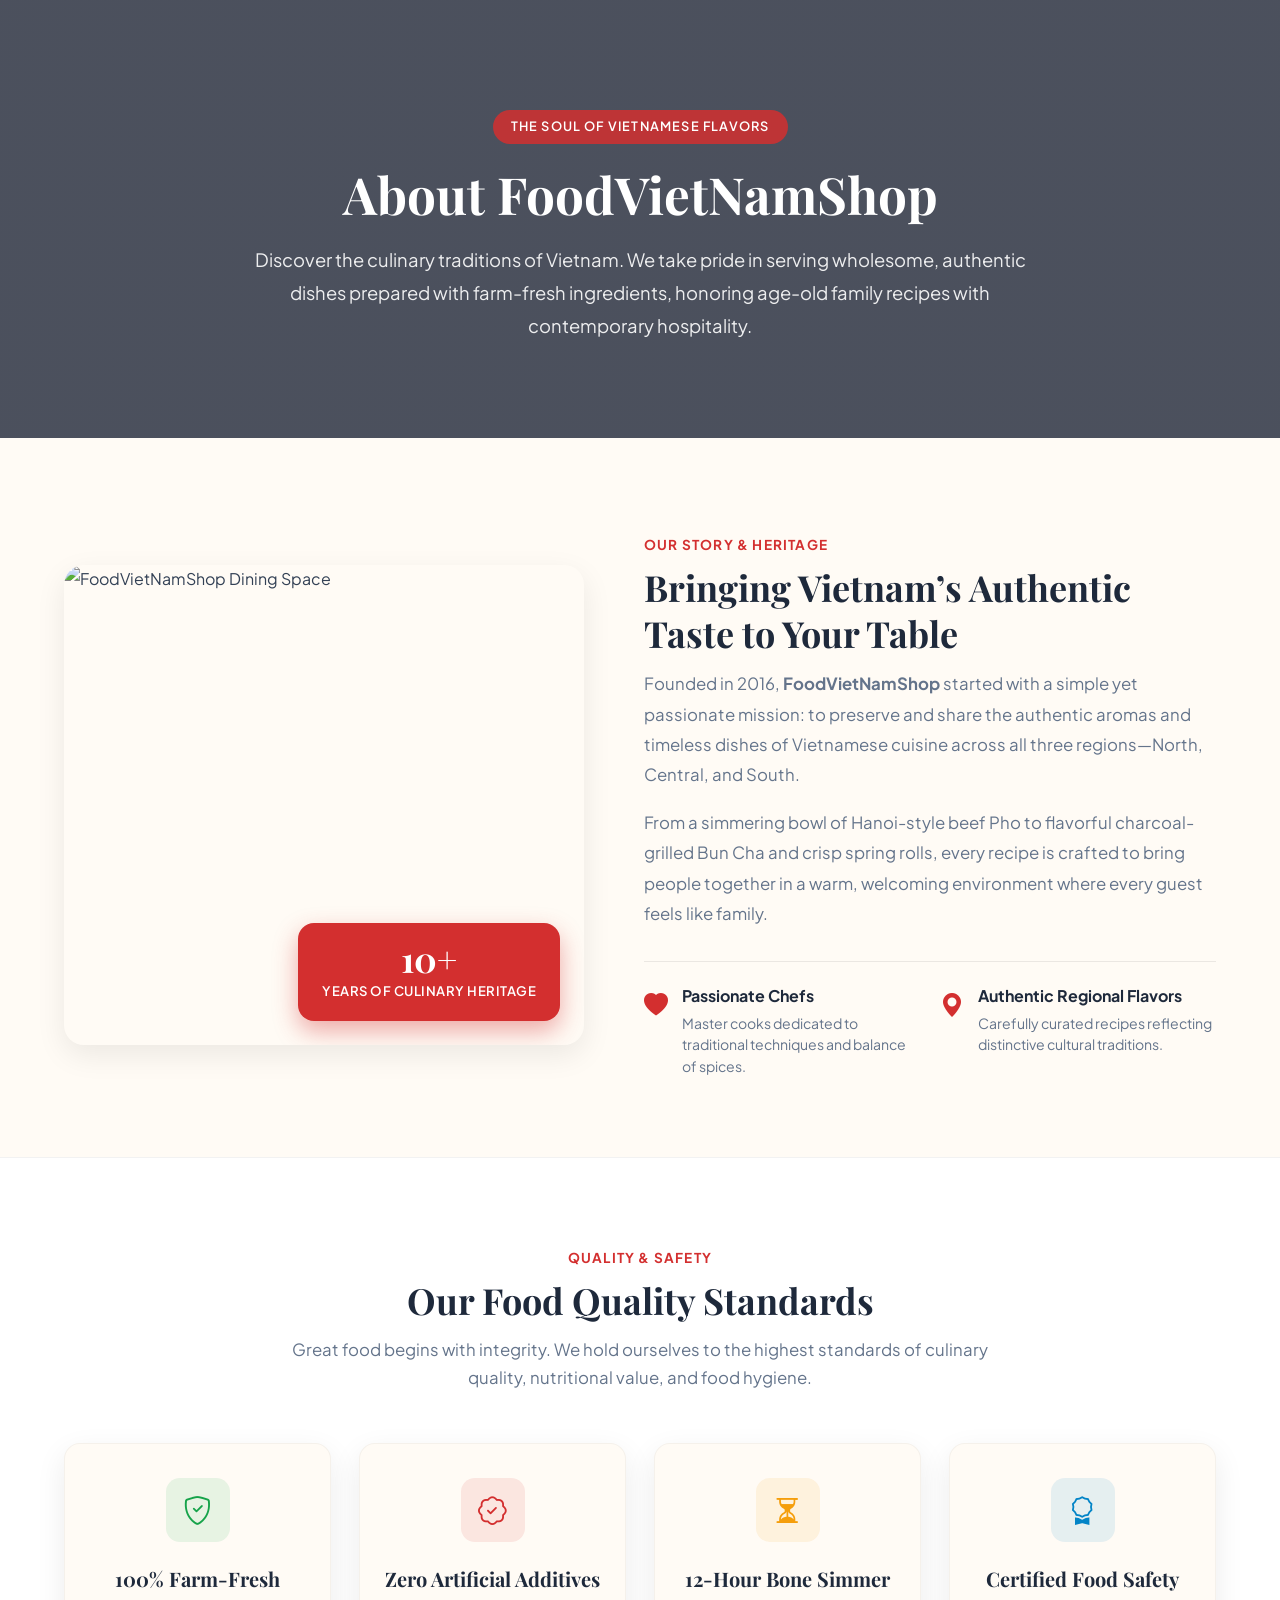
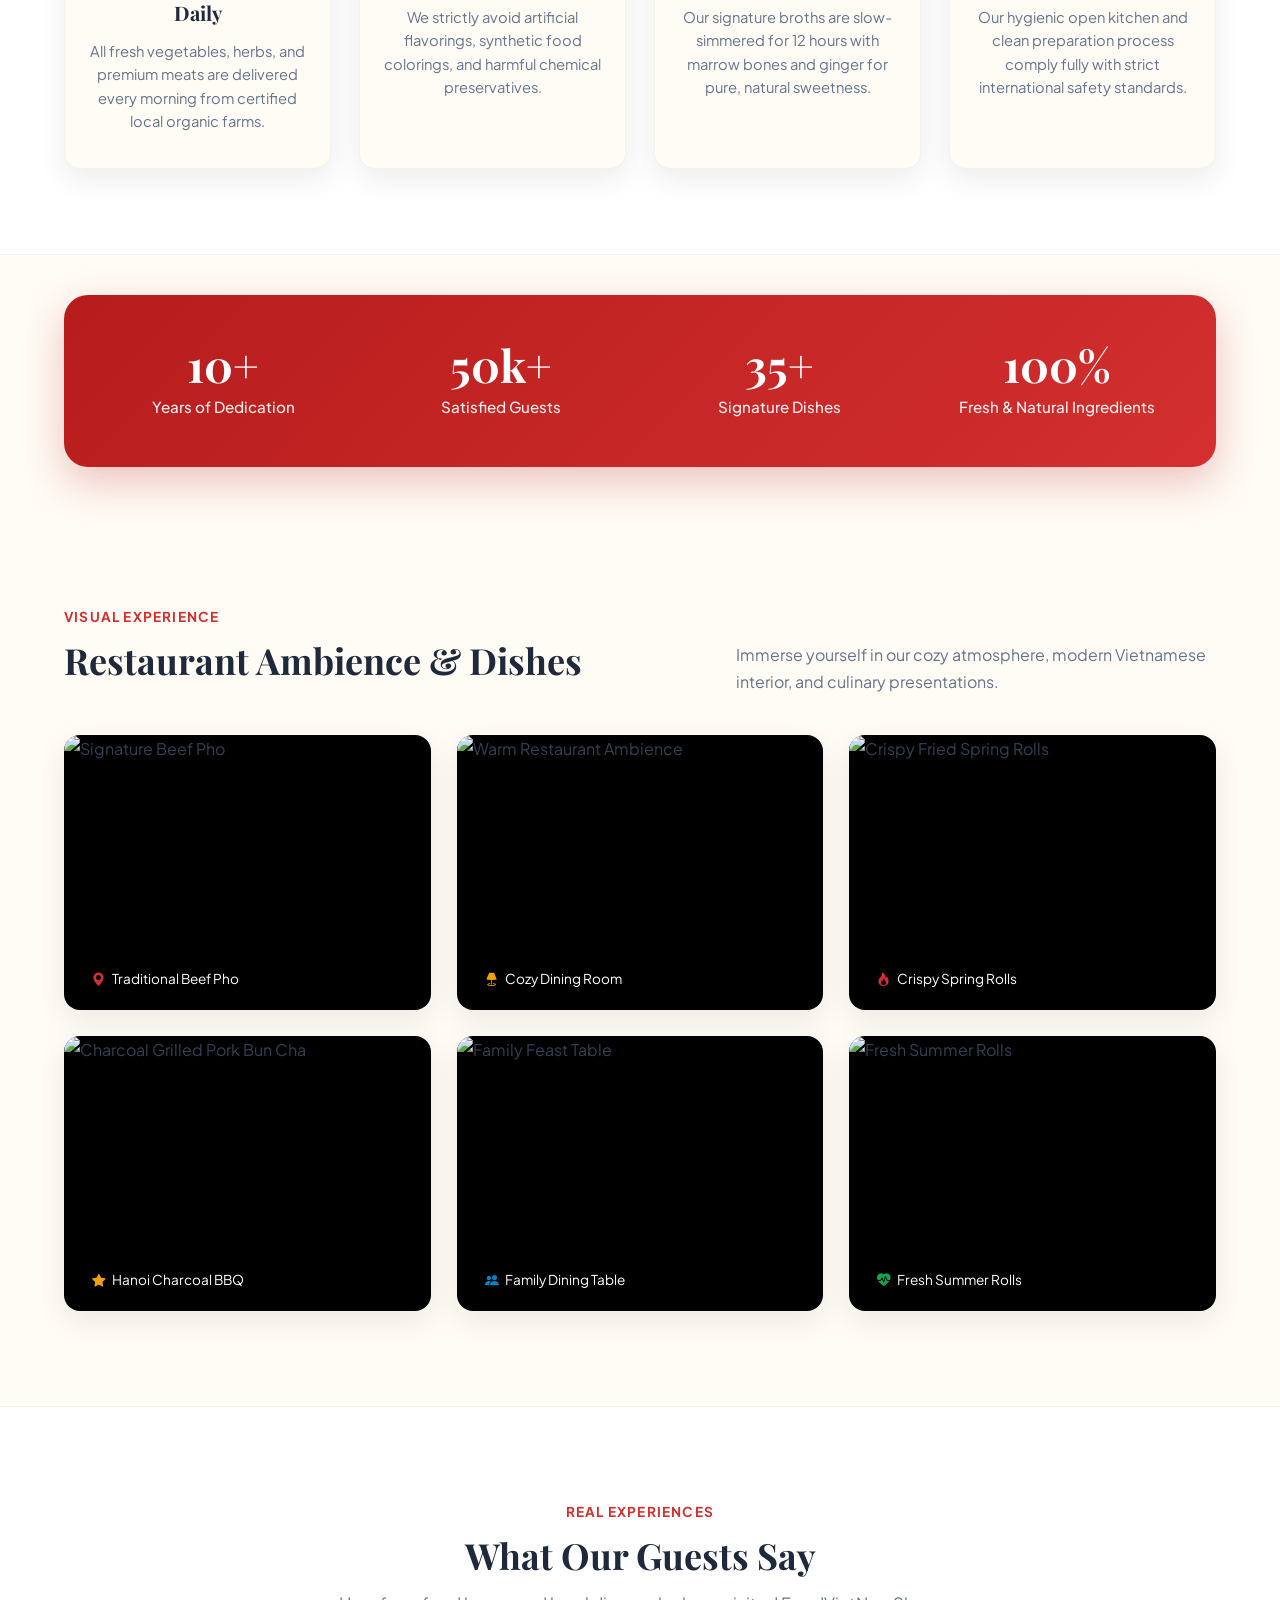
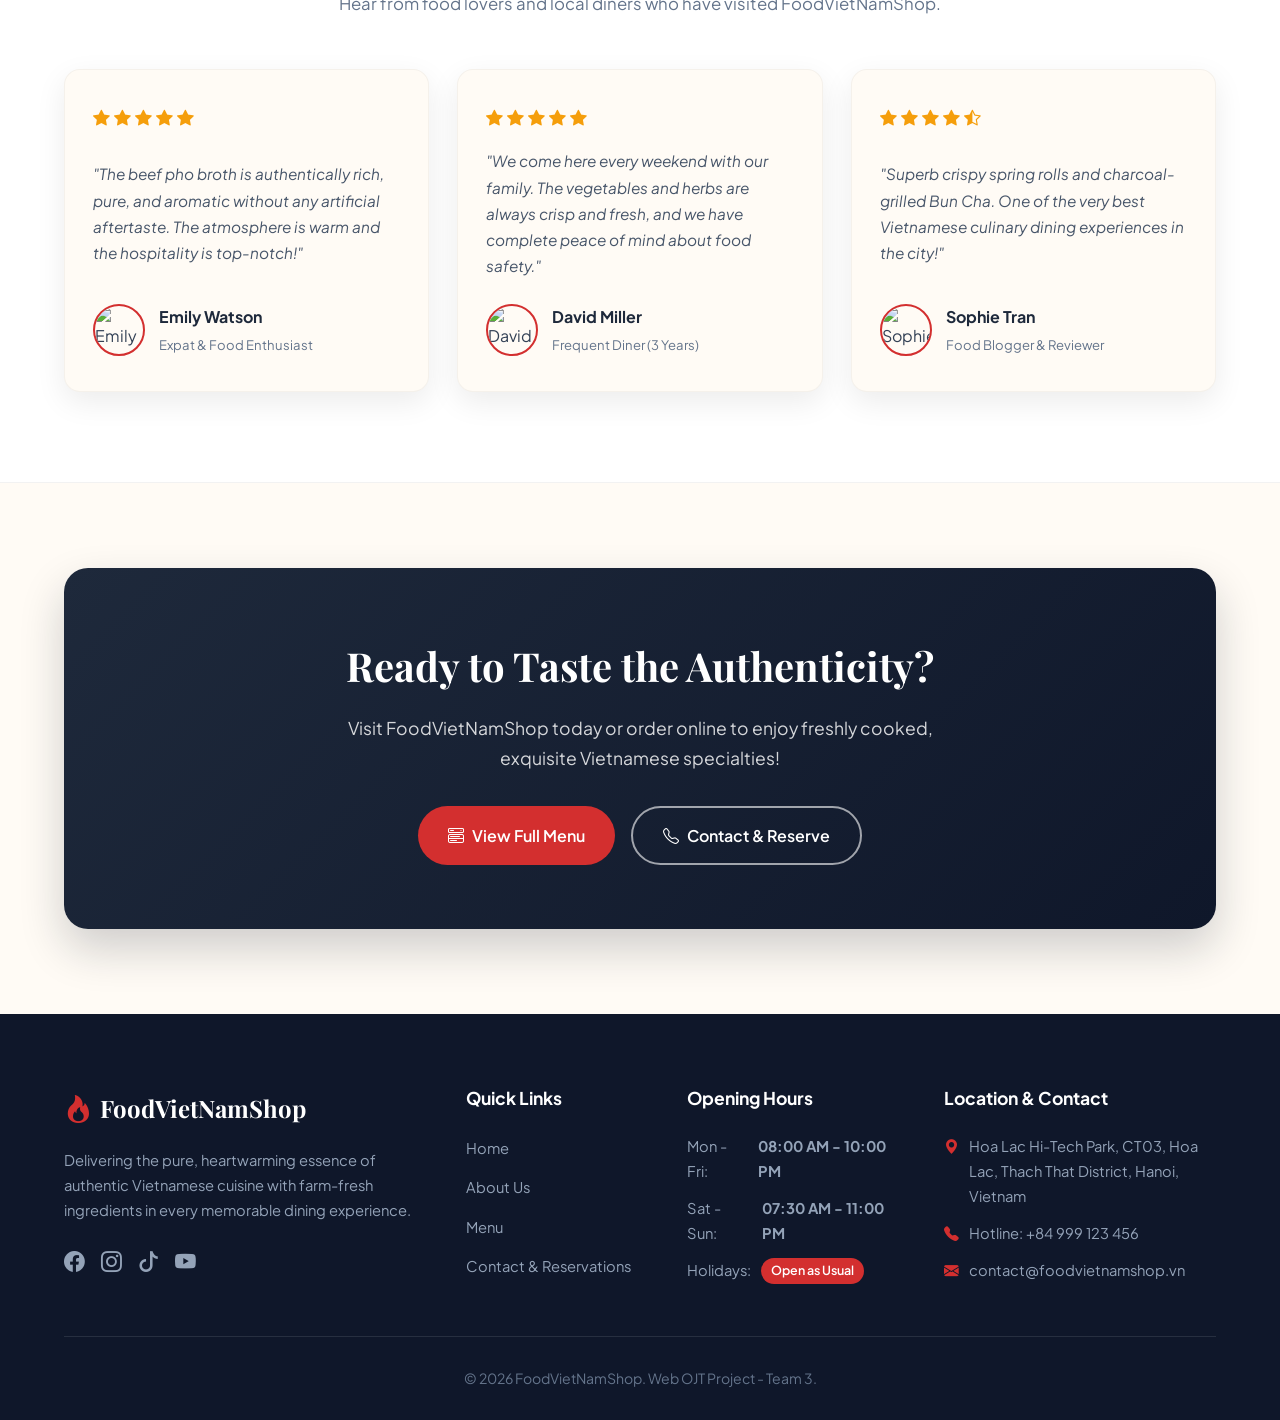
==== about.html @ 6ba8ea97 "Almost complete About" ====
<!DOCTYPE html>
<html lang="en">

<head>
    <meta charset="UTF-8">
    <meta name="viewport" content="width=device-width, initial-scale=1.0">
    <title>About Us - FoodVietNamShop | Authentic Vietnamese Cuisine</title>

    <!-- Google Fonts -->
    <link rel="preconnect" href="https://fonts.googleapis.com">
    <link rel="preconnect" href="https://fonts.gstatic.com" crossorigin>
    <link
        href="https://fonts.googleapis.com/css2?family=Playfair+Display:ital,wght@0,600;0,700;1,600&family=Plus+Jakarta+Sans:wght@400;500;600;700&display=swap"
        rel="stylesheet">

    <!-- Bootstrap Icons -->
    <link rel="stylesheet" href="https://cdn.jsdelivr.net/npm/bootstrap-icons@1.11.3/font/bootstrap-icons.min.css">

    <!-- External CSS -->
    <link rel="stylesheet" href="about.css">
</head>

<body>
    <!-- =========================================================================
         1. HEADER & NAVIGATION
         ========================================================================= -->
    <!-- <header class="site-header">
        <nav class="navbar">
            <div class="nav-container">
                <a href="index.html" class="brand-logo">
                    <i class="bi bi-fire brand-icon"></i>
                    <span>FoodVietNamShop</span>
                </a>

                <ul class="nav-menu">
                    <li class="nav-item">
                        <a href="index.html" class="nav-link">Home</a>
                    </li>
                    <li class="nav-item">
                        <a href="about.html" class="nav-link active">About Us</a>
                    </li>
                    <li class="nav-item">
                        <a href="menu.html" class="nav-link">Menu</a>
                    </li>
                    <li class="nav-item">
                        <a href="menu.html" class="nav-btn">Order Online</a>
                    </li>
                </ul>
            </div>
        </nav>
    </header> -->

    <main>
        <!-- =====================================================================
             2. HERO BANNER
             ===================================================================== -->
        <section class="hero-section">
            <div class="hero-content">
                <span class="hero-tag">The Soul of Vietnamese Flavors</span>
                <h1 class="hero-title">About FoodVietNamShop</h1>
                <p class="hero-desc">
                    Discover the culinary traditions of Vietnam. We take pride in serving wholesome, authentic dishes
                    prepared with farm-fresh ingredients, honoring age-old family recipes with contemporary hospitality.
                </p>
            </div>
        </section>

        <!-- =====================================================================
             3. SECTION 1: ABOUT OUR RESTAURANT (OUR STORY & PHILOSOPHY)
             ===================================================================== -->
        <section class="about-story-section">
            <div class="section-container">
                <div class="story-grid">
                    <div class="story-image-box">
                        <img src="https://images.unsplash.com/photo-1555396273-367ea4eb4db5?auto=format&fit=crop&w=900&q=80"
                            alt="FoodVietNamShop Dining Space" class="story-img">
                        <div class="experience-badge">
                            <span class="exp-years">10+</span>
                            <span class="exp-text">Years of Culinary Heritage</span>
                        </div>
                    </div>

                    <div class="story-content">
                        <span class="section-tag">Our Story & Heritage</span>
                        <h2 class="section-title">Bringing Vietnam’s Authentic Taste to Your Table</h2>
                        <p class="story-text">
                            Founded in 2016, <strong>FoodVietNamShop</strong> started with a simple yet passionate
                            mission: to preserve and share the authentic aromas and timeless dishes of Vietnamese
                            cuisine across all three regions—North, Central, and South.
                        </p>
                        <p class="story-text">
                            From a simmering bowl of Hanoi-style beef Pho to flavorful charcoal-grilled Bun Cha and
                            crisp spring rolls, every recipe is crafted to bring people together in a warm, welcoming
                            environment where every guest feels like family.
                        </p>

                        <div class="story-features">
                            <div class="story-feature-item">
                                <i class="bi bi-heart-fill text-red"></i>
                                <div>
                                    <h4 class="feature-item-title">Passionate Chefs</h4>
                                    <p class="feature-item-desc">Master cooks dedicated to traditional techniques and
                                        balance of spices.</p>
                                </div>
                            </div>
                            <div class="story-feature-item">
                                <i class="bi bi-geo-alt-fill text-red"></i>
                                <div>
                                    <h4 class="feature-item-title">Authentic Regional Flavors</h4>
                                    <p class="feature-item-desc">Carefully curated recipes reflecting distinctive
                                        cultural traditions.</p>
                                </div>
                            </div>
                        </div>
                    </div>
                </div>
            </div>
        </section>

        <!-- =====================================================================
             4. SECTION 2: FOOD QUALITY & HYGIENE COMMITMENTS
             ===================================================================== -->
        <section class="quality-section">
            <div class="section-container">
                <div class="section-header">
                    <span class="section-tag">Quality & Safety</span>
                    <h2 class="section-title">Our Food Quality Standards</h2>
                    <p class="section-subtitle">
                        Great food begins with integrity. We hold ourselves to the highest standards of culinary
                        quality, nutritional value, and food hygiene.
                    </p>
                </div>

                <div class="quality-grid">
                    <!-- Standard 1 -->
                    <article class="quality-card">
                        <div class="icon-wrapper green-icon">
                            <i class="bi bi-shield-check"></i>
                        </div>
                        <h3 class="card-title">100% Farm-Fresh Daily</h3>
                        <p class="card-desc">
                            All fresh vegetables, herbs, and premium meats are delivered every morning from certified
                            local organic farms.
                        </p>
                    </article>

                    <!-- Standard 2 -->
                    <article class="quality-card">
                        <div class="icon-wrapper red-icon">
                            <i class="bi bi-patch-check"></i>
                        </div>
                        <h3 class="card-title">Zero Artificial Additives</h3>
                        <p class="card-desc">
                            We strictly avoid artificial flavorings, synthetic food colorings, and harmful chemical
                            preservatives.
                        </p>
                    </article>

                    <!-- Standard 3 -->
                    <article class="quality-card">
                        <div class="icon-wrapper yellow-icon">
                            <i class="bi bi-hourglass-split"></i>
                        </div>
                        <h3 class="card-title">12-Hour Bone Simmer</h3>
                        <p class="card-desc">
                            Our signature broths are slow-simmered for 12 hours with marrow bones and ginger for pure,
                            natural sweetness.
                        </p>
                    </article>

                    <!-- Standard 4 -->
                    <article class="quality-card">
                        <div class="icon-wrapper blue-icon">
                            <i class="bi bi-award"></i>
                        </div>
                        <h3 class="card-title">Certified Food Safety</h3>
                        <p class="card-desc">
                            Our hygienic open kitchen and clean preparation process comply fully with strict
                            international safety standards.
                        </p>
                    </article>
                </div>
            </div>
        </section>

        <!-- =====================================================================
             5. KEY METRICS & ACHIEVEMENTS (STATS)
             ===================================================================== -->
        <section class="stats-section">
            <div class="stats-container">
                <div class="stats-grid">
                    <div class="stat-card">
                        <span class="stat-number">10+</span>
                        <span class="stat-label">Years of Dedication</span>
                    </div>
                    <div class="stat-card">
                        <span class="stat-number">50k+</span>
                        <span class="stat-label">Satisfied Guests</span>
                    </div>
                    <div class="stat-card">
                        <span class="stat-number">35+</span>
                        <span class="stat-label">Signature Dishes</span>
                    </div>
                    <div class="stat-card">
                        <span class="stat-number">100%</span>
                        <span class="stat-label">Fresh & Natural Ingredients</span>
                    </div>
                </div>
            </div>
        </section>

        <!-- =====================================================================
             6. SECTION 3: RESTAURANT AMBIENCE & FOOD GALLERY (HÌNH ẢNH QUÁN)
             ===================================================================== -->
        <section class="gallery-section">
            <div class="section-container">
                <div class="gallery-top">
                    <div>
                        <span class="section-tag">Visual Experience</span>
                        <h2 class="section-title">Restaurant Ambience & Dishes</h2>
                    </div>
                    <p class="gallery-desc">
                        Immerse yourself in our cozy atmosphere, modern Vietnamese interior, and culinary presentations.
                    </p>
                </div>

                <div class="gallery-grid">
                    <!-- Photo 1: Signature Beef Pho -->
                    <figure class="gallery-card">
                        <img src="https://images.unsplash.com/photo-1582878826629-29b7ad1cdc43?auto=format&fit=crop&w=800&q=80"
                            alt="Signature Beef Pho">
                        <figcaption class="gallery-badge">
                            <i class="bi bi-geo-alt-fill text-red"></i> Traditional Beef Pho
                        </figcaption>
                    </figure>

                    <!-- Photo 2: Dining Room Ambience -->
                    <figure class="gallery-card">
                        <img src="https://images.unsplash.com/photo-1517248135467-4c7edcad34c4?auto=format&fit=crop&w=800&q=80"
                            alt="Warm Restaurant Ambience">
                        <figcaption class="gallery-badge">
                            <i class="bi bi-lamp-fill text-yellow"></i> Cozy Dining Room
                        </figcaption>
                    </figure>

                    <!-- Photo 3: Crispy Spring Rolls -->
                    <figure class="gallery-card">
                        <img src="https://images.unsplash.com/photo-1544025162-d76694265947?auto=format&fit=crop&w=800&q=80"
                            alt="Crispy Fried Spring Rolls">
                        <figcaption class="gallery-badge">
                            <i class="bi bi-fire text-red"></i> Crispy Spring Rolls
                        </figcaption>
                    </figure>

                    <figure class="gallery-card">
                        <img src="https://images.unsplash.com/photo-1504674900247-0877df9cc836?auto=format&fit=crop&w=800&q=80"
                            alt="Charcoal Grilled Pork Bun Cha">
                        <figcaption class="gallery-badge">
                            <i class="bi bi-star-fill text-yellow"></i> Hanoi Charcoal BBQ
                        </figcaption>
                    </figure>

                    <!-- Photo 5: Family Gathering Table -->
                    <figure class="gallery-card">
                        <img src="https://images.unsplash.com/photo-1555396273-367ea4eb4db5?auto=format&fit=crop&w=800&q=80"
                            alt="Family Feast Table">
                        <figcaption class="gallery-badge">
                            <i class="bi bi-people-fill text-blue"></i> Family Dining Table
                        </figcaption>
                    </figure>

                    <figure class="gallery-card">
                        <img src="https://images.unsplash.com/photo-1540420773420-3366772f4999?auto=format&fit=crop&w=800&q=80"
                            alt="Fresh Summer Rolls">
                        <figcaption class="gallery-badge">
                            <i class="bi bi-heart-pulse-fill text-green"></i> Fresh Summer Rolls
                        </figcaption>
                    </figure>
                </div>
            </div>
        </section>

        <!-- =====================================================================
           CUSTOMER TESTIMONIALS
             ===================================================================== -->
        <section class="testimonials-section">
            <div class="section-container">
                <div class="section-header">
                    <span class="section-tag">Real Experiences</span>
                    <h2 class="section-title">What Our Guests Say</h2>
                    <p class="section-subtitle">
                        Hear from food lovers and local diners who have visited FoodVietNamShop.
                    </p>
                </div>

                <div class="testimonials-grid">

                    <article class="testimonial-card">
                        <div class="stars">
                            <i class="bi bi-star-fill"></i>
                            <i class="bi bi-star-fill"></i>
                            <i class="bi bi-star-fill"></i>
                            <i class="bi bi-star-fill"></i>
                            <i class="bi bi-star-fill"></i>
                        </div>
                        <blockquote class="review-text">
                            "The beef pho broth is authentically rich, pure, and aromatic without any artificial
                            aftertaste. The atmosphere is warm and the hospitality is top-notch!"
                        </blockquote>
                        <div class="reviewer-info">
                            <img src="https://encrypted-tbn0.gstatic.com/images?q=tbn:ANd9GcR_hbliHWocVmLfUTDhKs0qF1QnQ9qwcDJdt0-NQIhb97_52gX62fQr9Ao&s=10"
                                alt="Emily Watson" class="reviewer-avatar">
                            <div>
                                <h4 class="reviewer-name">Emily Watson</h4>
                                <span class="reviewer-role">Expat & Food Enthusiast</span>
                            </div>
                        </div>
                    </article>


                    <article class="testimonial-card">
                        <div class="stars">
                            <i class="bi bi-star-fill"></i>
                            <i class="bi bi-star-fill"></i>
                            <i class="bi bi-star-fill"></i>
                            <i class="bi bi-star-fill"></i>
                            <i class="bi bi-star-fill"></i>
                        </div>
                        <blockquote class="review-text">
                            "We come here every weekend with our family. The vegetables and herbs are always crisp and
                            fresh, and we have complete peace of mind about food safety."
                        </blockquote>
                        <div class="reviewer-info">
                            <img src="https://marketplace.canva.com/G_yVg/MAG9luG_yVg/1/tl/canva-watercolor-illustration-of-cute-penguin-MAG9luG_yVg.png"
                                alt="David Miller" class="reviewer-avatar">
                            <div>
                                <h4 class="reviewer-name">David Miller</h4>
                                <span class="reviewer-role">Frequent Diner (3 Years)</span>
                            </div>
                        </div>
                    </article>


                    <article class="testimonial-card">
                        <div class="stars">
                            <i class="bi bi-star-fill"></i>
                            <i class="bi bi-star-fill"></i>
                            <i class="bi bi-star-fill"></i>
                            <i class="bi bi-star-fill"></i>
                            <i class="bi bi-star-half"></i>
                        </div>
                        <blockquote class="review-text">
                            "Superb crispy spring rolls and charcoal-grilled Bun Cha. One of the very best Vietnamese
                            culinary dining experiences in the city!"
                        </blockquote>
                        <div class="reviewer-info">
                            <img src="https://encrypted-tbn0.gstatic.com/images?q=tbn:ANd9GcSo9p1-d1qhX4m9DLlEHlU_qC0fCC3JD6JMSae85vJBFhRDfHD8vyQRxLWy&s=10"
                                alt="Sophie Tran" class="reviewer-avatar">
                            <div>
                                <h4 class="reviewer-name">Sophie Tran</h4>
                                <span class="reviewer-role">Food Blogger & Reviewer</span>
                            </div>
                        </div>
                    </article>
                </div>
            </div>
        </section>

        <!-- =====================================================================
            CALL TO ACTION (CTA)
             ===================================================================== -->
        <section class="cta-section">
            <div class="section-container">
                <div class="cta-box">
                    <h2 class="cta-title">Ready to Taste the Authenticity?</h2>
                    <p class="cta-desc">
                        Visit FoodVietNamShop today or order online to enjoy freshly cooked, exquisite Vietnamese
                        specialties!
                    </p>
                    <div class="cta-buttons">
                        <a href="menu.html" class="btn btn-primary">
                            <i class="bi bi-menu-button-wide"></i> View Full Menu
                        </a>
                        <a href="#footer-contact" class="btn btn-outline">
                            <i class="bi bi-telephone"></i> Contact & Reserve
                        </a>
                    </div>
                </div>
            </div>
        </section>
    </main>

    <!-- =========================================================================
     FOOTER
         ========================================================================= -->
    <footer id="footer-contact" class="site-footer">
        <div class="section-container">
            <div class="footer-grid">
                <div class="footer-col">
                    <div class="brand-logo footer-logo">
                        <i class="bi bi-fire brand-icon"></i>
                        <span>FoodVietNamShop</span>
                    </div>
                    <p class="footer-text">
                        Delivering the pure, heartwarming essence of authentic Vietnamese cuisine with farm-fresh
                        ingredients in every memorable dining experience.
                    </p>
                    <div class="social-links">
                        <a href="https://www.facebook.com/" aria-label="Facebook"><i class="bi bi-facebook"></i></a>
                        <a href="https://www.instagram.com/" aria-label="Instagram"><i class="bi bi-instagram"></i></a>
                        <a href="http://tiktok.com/" aria-label="TikTok"><i class="bi bi-tiktok"></i></a>
                        <a href="https://www.youtube.com/" aria-label="YouTube"><i class="bi bi-youtube"></i></a>
                    </div>
                </div>

                <div class="footer-col">
                    <h4 class="footer-heading">Quick Links</h4>
                    <ul class="footer-links">
                        <li><a href="index.html">Home</a></li>
                        <li><a href="about.html">About Us</a></li>
                        <li><a href="menu.html">Menu</a></li>
                        <li><a href="#footer-contact">Contact & Reservations</a></li>
                    </ul>
                </div>

                <div class="footer-col">
                    <h4 class="footer-heading">Opening Hours</h4>
                    <ul class="hours-list">
                        <li><span>Mon - Fri:</span> <strong>08:00 AM - 10:00 PM</strong></li>
                        <li><span>Sat - Sun:</span> <strong>07:30 AM - 11:00 PM</strong></li>
                        <li><span>Holidays:</span> <span class="badge-open">Open as Usual</span></li>
                    </ul>
                </div>

                <div class="footer-col">
                    <h4 class="footer-heading">Location & Contact</h4>
                    <ul class="contact-list">
                        <li>
                            <i class="bi bi-geo-alt-fill text-red"></i>
                            <span>Hoa Lac Hi-Tech Park, CT03, Hoa Lac, Thach That District, Hanoi, Vietnam</span>
                        </li>
                        <li>
                            <i class="bi bi-telephone-fill text-red"></i>
                            <span>Hotline: +84 999 123 456</span>
                        </li>
                        <li>
                            <i class="bi bi-envelope-fill text-red"></i>
                            <span>contact@foodvietnamshop.vn</span>
                        </li>
                    </ul>
                </div>
            </div>

            <div class="footer-bottom">
                <p>© 2026 FoodVietNamShop. Web OJT Project - Team 3.</p>
            </div>
        </div>
    </footer>
</body>

</html>
---- about.css ----
/* ==========================================================================
   ABOUT PAGE STYLESHEET - FoodVietNamShop (about.css)
   Pure Vanilla CSS - Modern, Responsive, Semantic
   ========================================================================== */

:root {
    --primary-color: #d32f2f;
    --primary-hover: #b71c1c;
    --accent-color: #ff9800;
    --dark-color: #1e293b;
    --dark-bg: #0f172a;
    --light-bg: #fffbf5;
    --card-bg: #ffffff;
    --text-main: #334155;
    --text-muted: #64748b;
    --card-shadow: 0 10px 30px rgba(0, 0, 0, 0.08);
    --transition: all 0.3s ease;
}

* {
    margin: 0;
    padding: 0;
    box-sizing: border-box;
}

body {
    font-family: 'Plus Jakarta Sans', sans-serif;
    background-color: var(--light-bg);
    color: var(--text-main);
    line-height: 1.7;
    -webkit-font-smoothing: antialiased;
}

a {
    text-decoration: none;
    color: inherit;
    transition: var(--transition);
}

ul {
    list-style: none;
}

img {
    max-width: 100%;
    display: block;
}

.section-container {
    max-width: 1200px;
    margin: 0 auto;
    padding: 0 24px;
}

.section-header {
    text-align: center;
    max-width: 720px;
    margin: 0 auto 50px auto;
}

.section-tag {
    display: inline-block;
    color: var(--primary-color);
    font-weight: 700;
    font-size: 0.85rem;
    text-transform: uppercase;
    letter-spacing: 1.2px;
    margin-bottom: 8px;
}

.section-title {
    font-family: 'Playfair Display', Georgia, serif;
    font-size: 2.25rem;
    font-weight: 700;
    color: var(--dark-color);
    line-height: 1.3;
    margin-bottom: 12px;
}

.section-subtitle {
    color: var(--text-muted);
    font-size: 1.05rem;
}

.text-red {
    color: #d32f2f;
}

.text-yellow {
    color: #f59e0b;
}

.text-blue {
    color: #0284c7;
}

.text-green {
    color: #16a34a;
}

.site-header {
    position: sticky;
    top: 0;
    z-index: 1000;
    background: rgba(255, 255, 255, 0.95);
    backdrop-filter: blur(10px);
    box-shadow: 0 2px 15px rgba(0, 0, 0, 0.05);
}

.nav-container {
    max-width: 1200px;
    margin: 0 auto;
    padding: 16px 24px;
    display: flex;
    align-items: center;
    justify-content: space-between;
}

.brand-logo {
    display: flex;
    align-items: center;
    gap: 8px;
    font-family: 'Playfair Display', Georgia, serif;
    font-size: 1.5rem;
    font-weight: 700;
    color: var(--primary-color);
}

.brand-icon {
    font-size: 1.75rem;
    color: var(--primary-color);
}

.nav-menu {
    display: flex;
    align-items: center;
    gap: 28px;
}

.nav-link {
    font-weight: 600;
    color: #475569;
    font-size: 0.95rem;
}

.nav-link:hover,
.nav-link.active {
    color: var(--primary-color);
}

.nav-btn {
    background-color: var(--primary-color);
    color: #ffffff !important;
    padding: 10px 22px;
    border-radius: 50px;
    font-weight: 600;
    font-size: 0.9rem;
    transition: var(--transition);
}

.nav-btn:hover {
    background-color: var(--primary-hover);
    transform: translateY(-2px);
    box-shadow: 0 4px 12px rgba(211, 47, 47, 0.3);
}

.hero-section {
    background: linear-gradient(rgba(15, 23, 42, 0.75), rgba(15, 23, 42, 0.75)),
        url('https://images.unsplash.com/photo-1503764654157-724e030b14c3?auto=format&fit=crop&w=1600&q=80') center/cover no-repeat;
    color: #ffffff;
    text-align: center;
    padding: 110px 24px 95px;
}

.hero-content {
    max-width: 820px;
    margin: 0 auto;
}

.hero-tag {
    display: inline-block;
    background: rgba(211, 47, 47, 0.85);
    color: #ffffff;
    padding: 6px 18px;
    border-radius: 50px;
    font-size: 0.8rem;
    font-weight: 600;
    text-transform: uppercase;
    letter-spacing: 1.2px;
    margin-bottom: 20px;
}

.hero-title {
    font-family: 'Playfair Display', Georgia, serif;
    font-size: 3.2rem;
    font-weight: 700;
    margin-bottom: 18px;
    line-height: 1.2;
}

.hero-desc {
    font-size: 1.15rem;
    color: rgba(255, 255, 255, 0.9);
    line-height: 1.8;
}

/* ==========================================================================
  ABOUT OUR RESTAURANT (OUR STORY & PHILOSOPHY)
   ========================================================================== */
.about-story-section {
    padding: 95px 0 80px;
}

.story-grid {
    display: grid;
    grid-template-columns: 1fr 1.1fr;
    gap: 60px;
    align-items: center;
}

.story-image-box {
    position: relative;
    border-radius: 20px;
    overflow: hidden;
    box-shadow: var(--card-shadow);
}

.story-img {
    width: 100%;
    height: 480px;
    object-fit: cover;
    border-radius: 20px;
}

.experience-badge {
    position: absolute;
    bottom: 24px;
    right: 24px;
    background: var(--primary-color);
    color: #ffffff;
    padding: 18px 24px;
    border-radius: 16px;
    box-shadow: 0 10px 25px rgba(211, 47, 47, 0.4);
    display: flex;
    flex-direction: column;
    text-align: center;
}

.exp-years {
    font-family: 'Playfair Display', Georgia, serif;
    font-size: 2.2rem;
    font-weight: 700;
    line-height: 1;
}

.exp-text {
    font-size: 0.82rem;
    font-weight: 600;
    text-transform: uppercase;
    letter-spacing: 0.5px;
    margin-top: 4px;
}

.story-content {
    display: flex;
    flex-direction: column;
}

.story-text {
    font-size: 1.05rem;
    color: var(--text-muted);
    margin-bottom: 18px;
    line-height: 1.8;
}

.story-features {
    display: grid;
    grid-template-columns: 1fr 1fr;
    gap: 20px;
    margin-top: 14px;
    padding-top: 20px;
    border-top: 1px solid rgba(0, 0, 0, 0.08);
}

.story-feature-item {
    display: flex;
    gap: 14px;
    align-items: flex-start;
}

.story-feature-item i {
    font-size: 1.5rem;
    margin-top: 2px;
}

.feature-item-title {
    font-size: 1rem;
    font-weight: 700;
    color: var(--dark-color);
    margin-bottom: 4px;
}

.feature-item-desc {
    font-size: 0.88rem;
    color: var(--text-muted);
    line-height: 1.5;
}

/* ==========================================================================
 FOOD QUALITY & HYGIENE COMMITMENTS
   ========================================================================== */
.quality-section {
    padding: 85px 0;
    background: #ffffff;
    border-top: 1px solid rgba(0, 0, 0, 0.05);
    border-bottom: 1px solid rgba(0, 0, 0, 0.05);
}

.quality-grid {
    display: grid;
    grid-template-columns: repeat(4, 1fr);
    gap: 28px;
}

.quality-card {
    background: var(--light-bg);
    border-radius: 16px;
    padding: 34px 24px;
    text-align: center;
    box-shadow: var(--card-shadow);
    border: 1px solid rgba(0, 0, 0, 0.04);
    transition: var(--transition);
}

.quality-card:hover {
    transform: translateY(-8px);
    box-shadow: 0 16px 36px rgba(0, 0, 0, 0.12);
}

.icon-wrapper {
    width: 64px;
    height: 64px;
    border-radius: 14px;
    display: inline-flex;
    align-items: center;
    justify-content: center;
    font-size: 1.8rem;
    margin-bottom: 20px;
}

.green-icon {
    background: rgba(22, 163, 74, 0.1);
    color: #16a34a;
}

.red-icon {
    background: rgba(211, 47, 47, 0.1);
    color: #d32f2f;
}

.yellow-icon {
    background: rgba(245, 158, 11, 0.1);
    color: #f59e0b;
}

.blue-icon {
    background: rgba(2, 132, 199, 0.1);
    color: #0284c7;
}

.card-title {
    font-family: 'Playfair Display', Georgia, serif;
    font-size: 1.25rem;
    font-weight: 700;
    color: var(--dark-color);
    margin-bottom: 10px;
}

.card-desc {
    font-size: 0.92rem;
    color: var(--text-muted);
    line-height: 1.6;
}

/* ==========================================================================
  KEY METRICS & ACHIEVEMENTS (STATS)
   ========================================================================== */
.stats-section {
    padding: 40px 0;
}

.stats-container {
    max-width: 1200px;
    margin: 0 auto;
    padding: 0 24px;
}

.stats-grid {
    background: linear-gradient(135deg, #b71c1c 0%, #d32f2f 100%);
    border-radius: 24px;
    padding: 48px 32px;
    display: grid;
    grid-template-columns: repeat(4, 1fr);
    gap: 24px;
    text-align: center;
    color: #ffffff;
    box-shadow: 0 15px 40px rgba(183, 28, 28, 0.25);
}

.stat-card {
    display: flex;
    flex-direction: column;
    gap: 6px;
}

.stat-number {
    font-family: 'Playfair Display', Georgia, serif;
    font-size: 2.8rem;
    font-weight: 700;
    line-height: 1;
}

.stat-label {
    font-size: 0.95rem;
    opacity: 0.92;
    font-weight: 500;
}

/* ==========================================================================
  RESTAURANT AMBIENCE & FOOD GALLERY (HÌNH ẢNH QUÁN)
   ========================================================================== */
.gallery-section {
    padding: 95px 0;
}

.gallery-top {
    display: flex;
    justify-content: space-between;
    align-items: flex-end;
    margin-bottom: 40px;
}

.gallery-desc {
    color: var(--text-muted);
    max-width: 480px;
    font-size: 1rem;
}

.gallery-grid {
    display: grid;
    grid-template-columns: repeat(3, 1fr);
    gap: 26px;
}

.gallery-card {
    position: relative;
    border-radius: 16px;
    overflow: hidden;
    box-shadow: var(--card-shadow);
    background: #000;
}

.gallery-card img {
    width: 100%;
    height: 275px;
    object-fit: cover;
    transition: transform 0.5s ease;
}

.gallery-card:hover img {
    transform: scale(1.08);
}

.gallery-badge {
    position: absolute;
    bottom: 14px;
    left: 14px;
    background: rgba(0, 0, 0, 0.72);
    color: #ffffff;
    padding: 6px 14px;
    border-radius: 30px;
    font-size: 0.85rem;
    backdrop-filter: blur(6px);
    display: flex;
    align-items: center;
    gap: 6px;
}

/* ==========================================================================
   CUSTOMER TESTIMONIALS
   ========================================================================== */
.testimonials-section {
    background: #ffffff;
    border-top: 1px solid rgba(0, 0, 0, 0.05);
    border-bottom: 1px solid rgba(0, 0, 0, 0.05);
    padding: 90px 0;
}

.testimonials-grid {
    display: grid;
    grid-template-columns: repeat(3, 1fr);
    gap: 28px;
}

.testimonial-card {
    background: var(--light-bg);
    border-radius: 16px;
    padding: 34px 28px;
    border: 1px solid rgba(0, 0, 0, 0.04);
    box-shadow: var(--card-shadow);
    display: flex;
    flex-direction: column;
    justify-content: space-between;
}

.stars {
    color: #f59e0b;
    margin-bottom: 16px;
    font-size: 1.05rem;
    display: flex;
    gap: 4px;
}

.review-text {
    font-style: italic;
    color: #475569;
    font-size: 0.96rem;
    line-height: 1.7;
    margin-bottom: 24px;
}

.reviewer-info {
    display: flex;
    align-items: center;
    gap: 14px;
}

.reviewer-avatar {
    width: 52px;
    height: 52px;
    border-radius: 50%;
    object-fit: cover;
    border: 2px solid var(--primary-color);
}

.reviewer-name {
    font-size: 1rem;
    font-weight: 700;
    color: var(--dark-color);
}

.reviewer-role {
    font-size: 0.82rem;
    color: var(--text-muted);
}

/* ==========================================================================
CALL TO ACTION (CTA)
   ========================================================================== */
.cta-section {
    padding: 85px 0;
}

.cta-box {
    background: linear-gradient(135deg, #1e293b 0%, #0f172a 100%);
    border-radius: 24px;
    padding: 64px 32px;
    text-align: center;
    color: #ffffff;
    box-shadow: 0 20px 45px rgba(15, 23, 42, 0.2);
}

.cta-title {
    font-family: 'Playfair Display', Georgia, serif;
    font-size: 2.5rem;
    font-weight: 700;
    margin-bottom: 14px;
}

.cta-desc {
    font-size: 1.1rem;
    color: rgba(255, 255, 255, 0.82);
    max-width: 650px;
    margin: 0 auto 32px auto;
}

.cta-buttons {
    display: flex;
    justify-content: center;
    gap: 16px;
    flex-wrap: wrap;
}

.btn {
    display: inline-flex;
    align-items: center;
    gap: 8px;
    padding: 14px 30px;
    border-radius: 50px;
    font-weight: 600;
    font-size: 1rem;
    transition: var(--transition);
}

.btn-primary {
    background-color: var(--primary-color);
    color: #ffffff;
}

.btn-primary:hover {
    background-color: var(--primary-hover);
    transform: translateY(-2px);
    box-shadow: 0 6px 18px rgba(211, 47, 47, 0.35);
}

.btn-outline {
    background: transparent;
    color: #ffffff;
    border: 2px solid rgba(255, 255, 255, 0.6);
}

.btn-outline:hover {
    background: #ffffff;
    color: var(--dark-color);
    border-color: #ffffff;
    transform: translateY(-2px);
}

/* ==========================================================================
 FOOTER
   ========================================================================== */
.site-footer {
    background-color: var(--dark-bg);
    color: #cbd5e1;
    padding: 70px 0 30px;
}

.footer-grid {
    display: grid;
    grid-template-columns: 2fr 1fr 1.2fr 1.5fr;
    gap: 40px;
    padding-bottom: 40px;
    border-bottom: 1px solid rgba(255, 255, 255, 0.1);
}

.footer-logo {
    color: #ffffff;
    margin-bottom: 16px;
}

.footer-text {
    font-size: 0.92rem;
    color: #94a3b8;
    line-height: 1.7;
    margin-bottom: 20px;
}

.social-links {
    display: flex;
    gap: 16px;
    font-size: 1.3rem;
}

.social-links a {
    color: #94a3b8;
}

.social-links a:hover {
    color: var(--primary-color);
    transform: translateY(-3px);
}

.footer-heading {
    font-size: 1.1rem;
    font-weight: 700;
    color: #ffffff;
    margin-bottom: 20px;
}

.footer-links li {
    margin-bottom: 12px;
}

.footer-links a {
    font-size: 0.92rem;
    color: #94a3b8;
}

.footer-links a:hover {
    color: #ffffff;
    padding-left: 4px;
}

.hours-list li,
.contact-list li {
    font-size: 0.92rem;
    color: #94a3b8;
    margin-bottom: 12px;
    display: flex;
    align-items: flex-start;
    gap: 10px;
}

.badge-open {
    background: var(--primary-color);
    color: #ffffff;
    padding: 2px 10px;
    border-radius: 20px;
    font-size: 0.78rem;
    font-weight: 600;
}

.footer-bottom {
    text-align: center;
    padding-top: 30px;
    font-size: 0.88rem;
    color: #64748b;
}

/* ==========================================================================
  RESPONSIVE DESIGN (MEDIA QUERIES)
   ========================================================================== */

@media (max-width: 992px) {
    .story-grid {
        grid-template-columns: 1fr;
        gap: 40px;
    }

    .story-img {
        height: 380px;
    }

    .quality-grid {
        grid-template-columns: repeat(2, 1fr);
    }

    .gallery-grid {
        grid-template-columns: repeat(2, 1fr);
    }

    .testimonials-grid {
        grid-template-columns: 1fr;
    }

    .stats-grid {
        grid-template-columns: repeat(2, 1fr);
    }

    .footer-grid {
        grid-template-columns: repeat(2, 1fr);
        gap: 32px;
    }

    .gallery-top {
        flex-direction: column;
        align-items: flex-start;
        gap: 12px;
    }
}


@media (max-width: 600px) {
    .nav-container {
        flex-direction: column;
        gap: 16px;
    }

    .nav-menu {
        flex-wrap: wrap;
        justify-content: center;
        gap: 16px;
    }

    .hero-title {
        font-size: 2.2rem;
    }

    .section-title {
        font-size: 1.8rem;
    }

    .story-features {
        grid-template-columns: 1fr;
    }

    .quality-grid {
        grid-template-columns: 1fr;
    }

    .stats-grid {
        grid-template-columns: 1fr;
        padding: 32px 20px;
    }

    .gallery-grid {
        grid-template-columns: 1fr;
    }

    .footer-grid {
        grid-template-columns: 1fr;
    }

    .cta-buttons {
        flex-direction: column;
    }

    .btn {
        width: 100%;
        justify-content: center;
    }
}
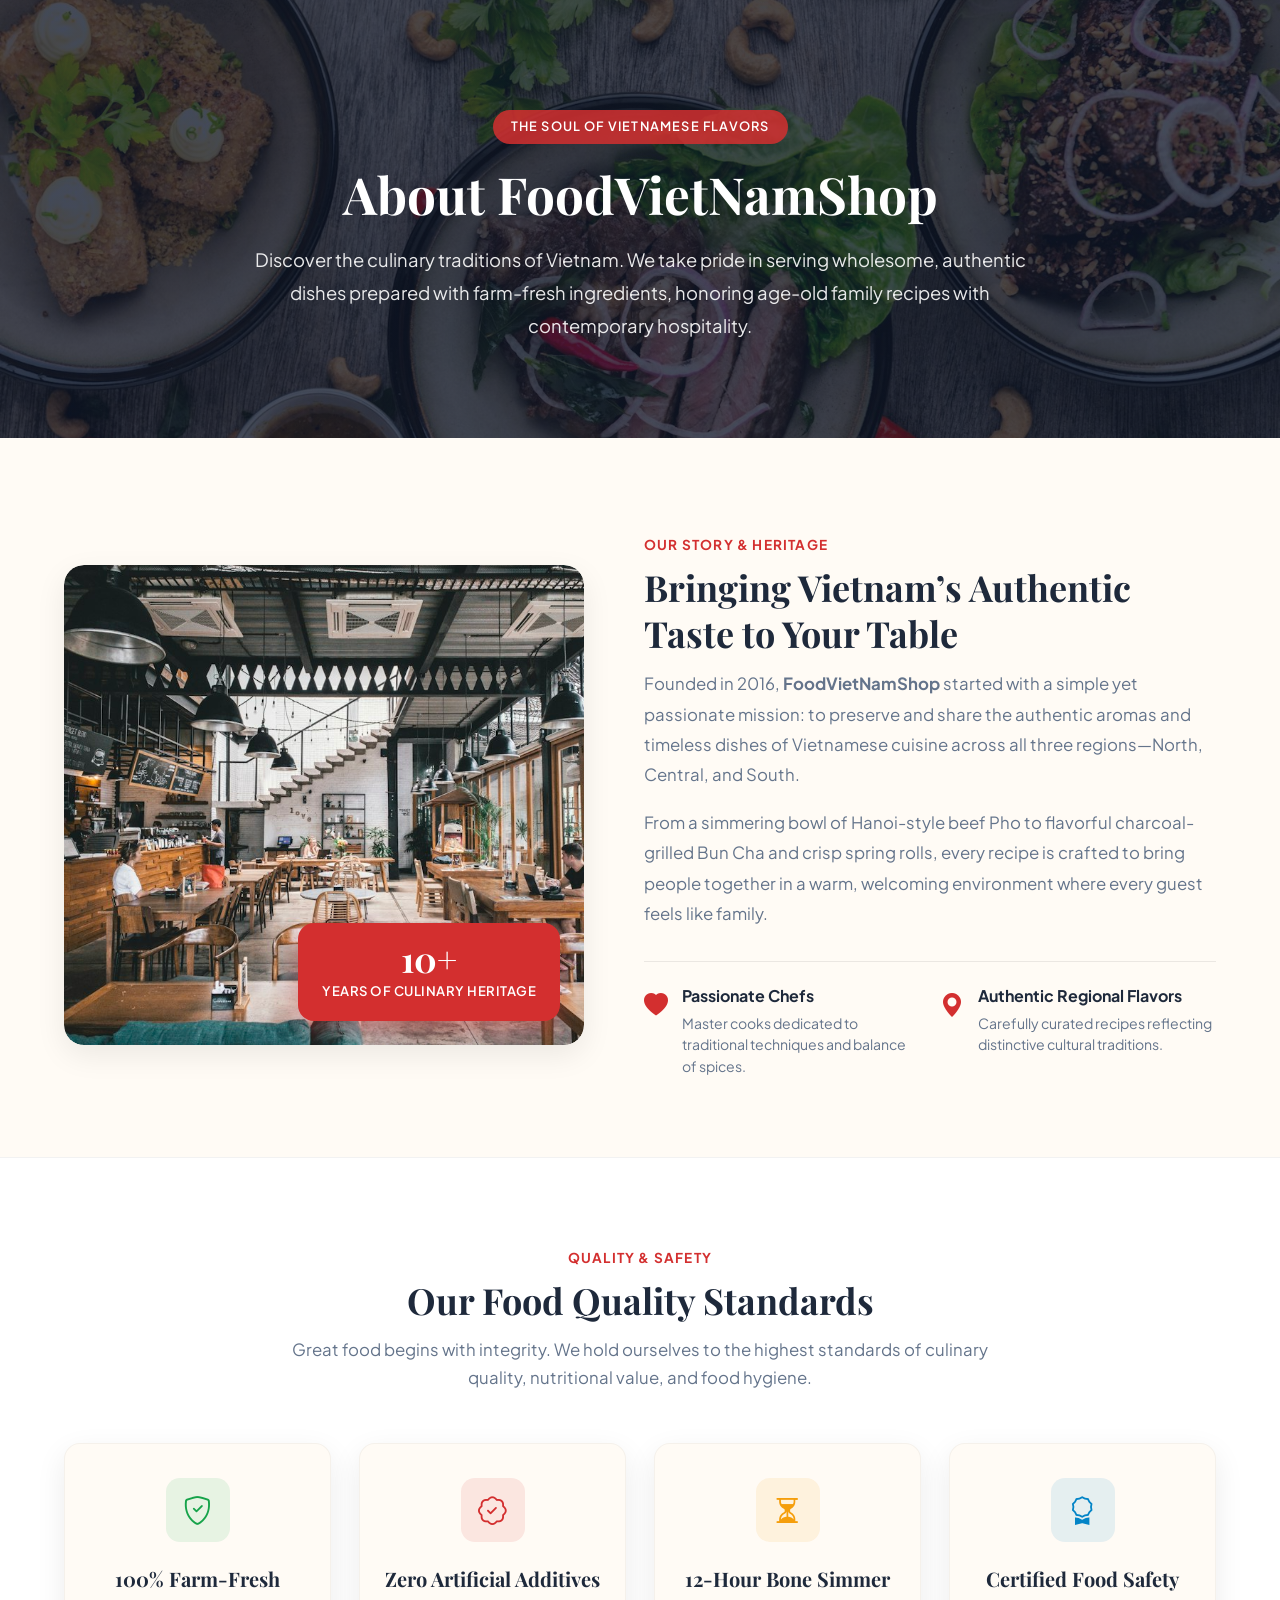
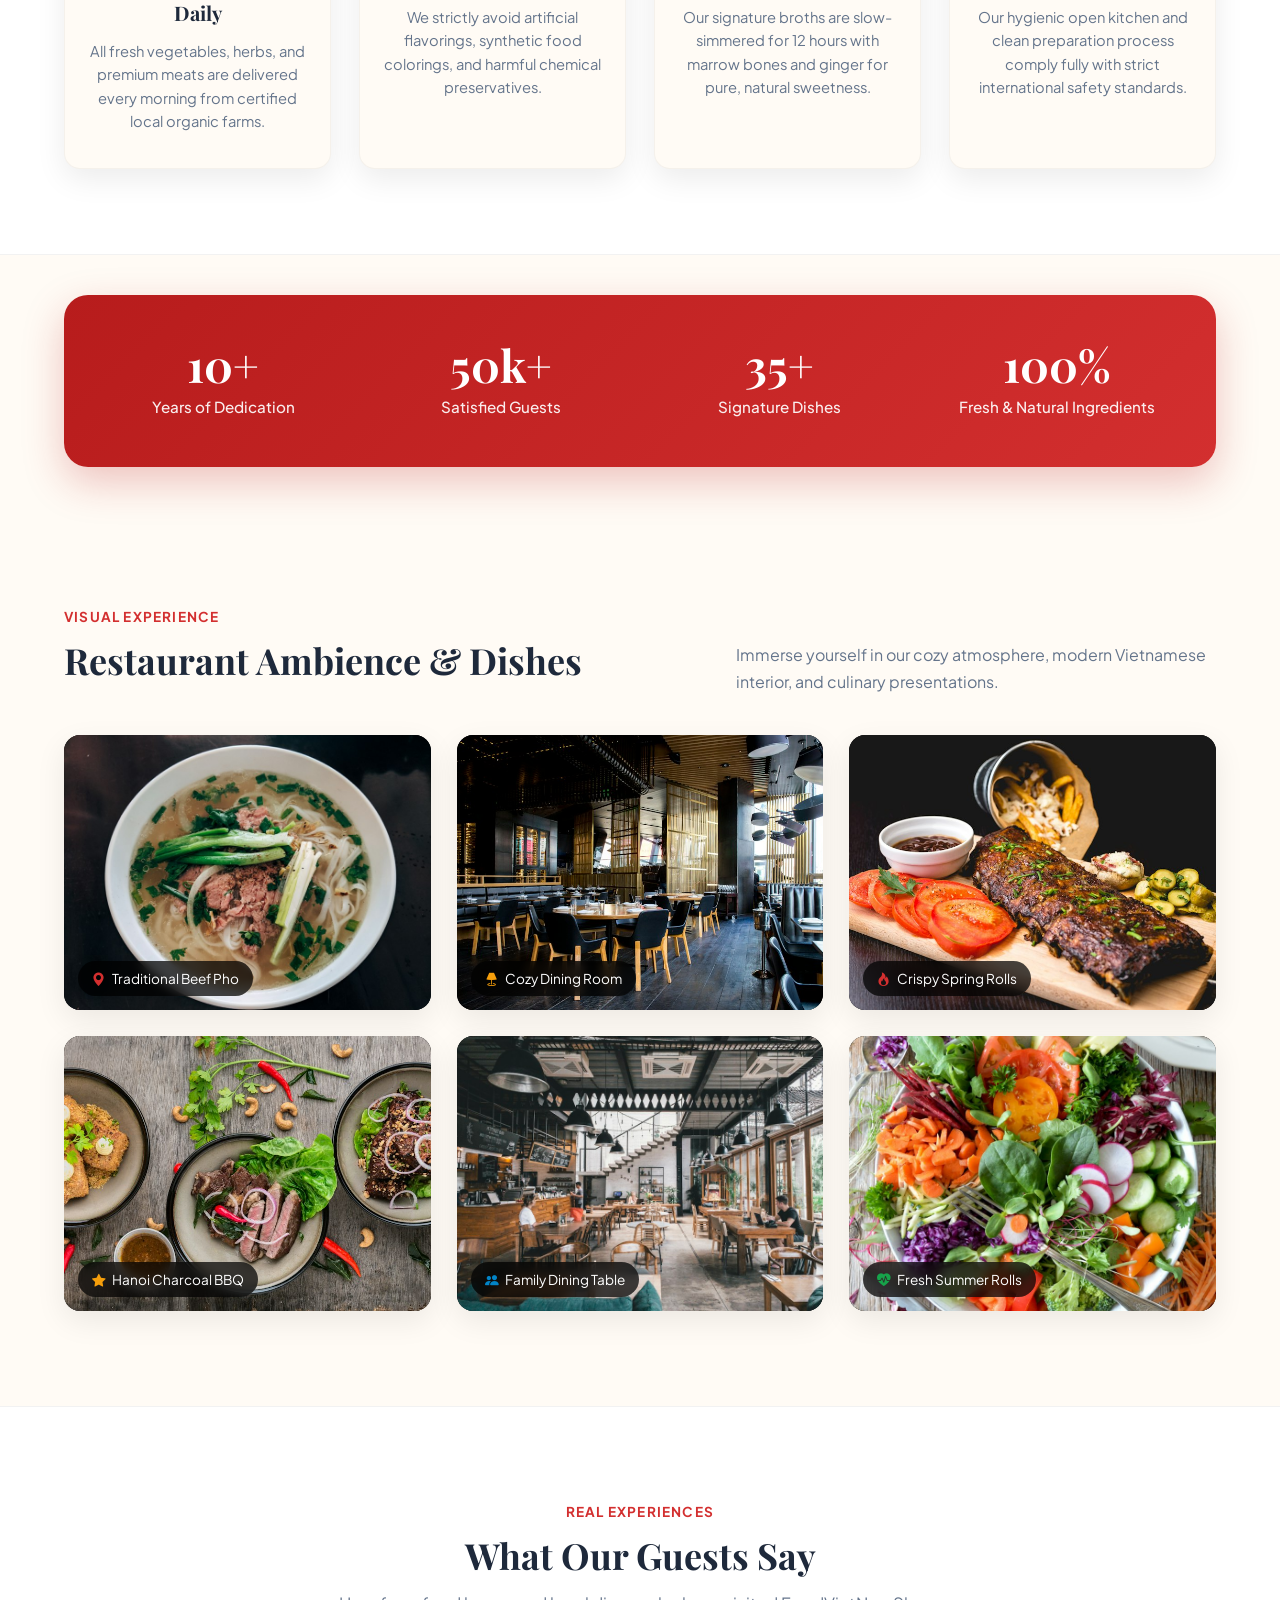
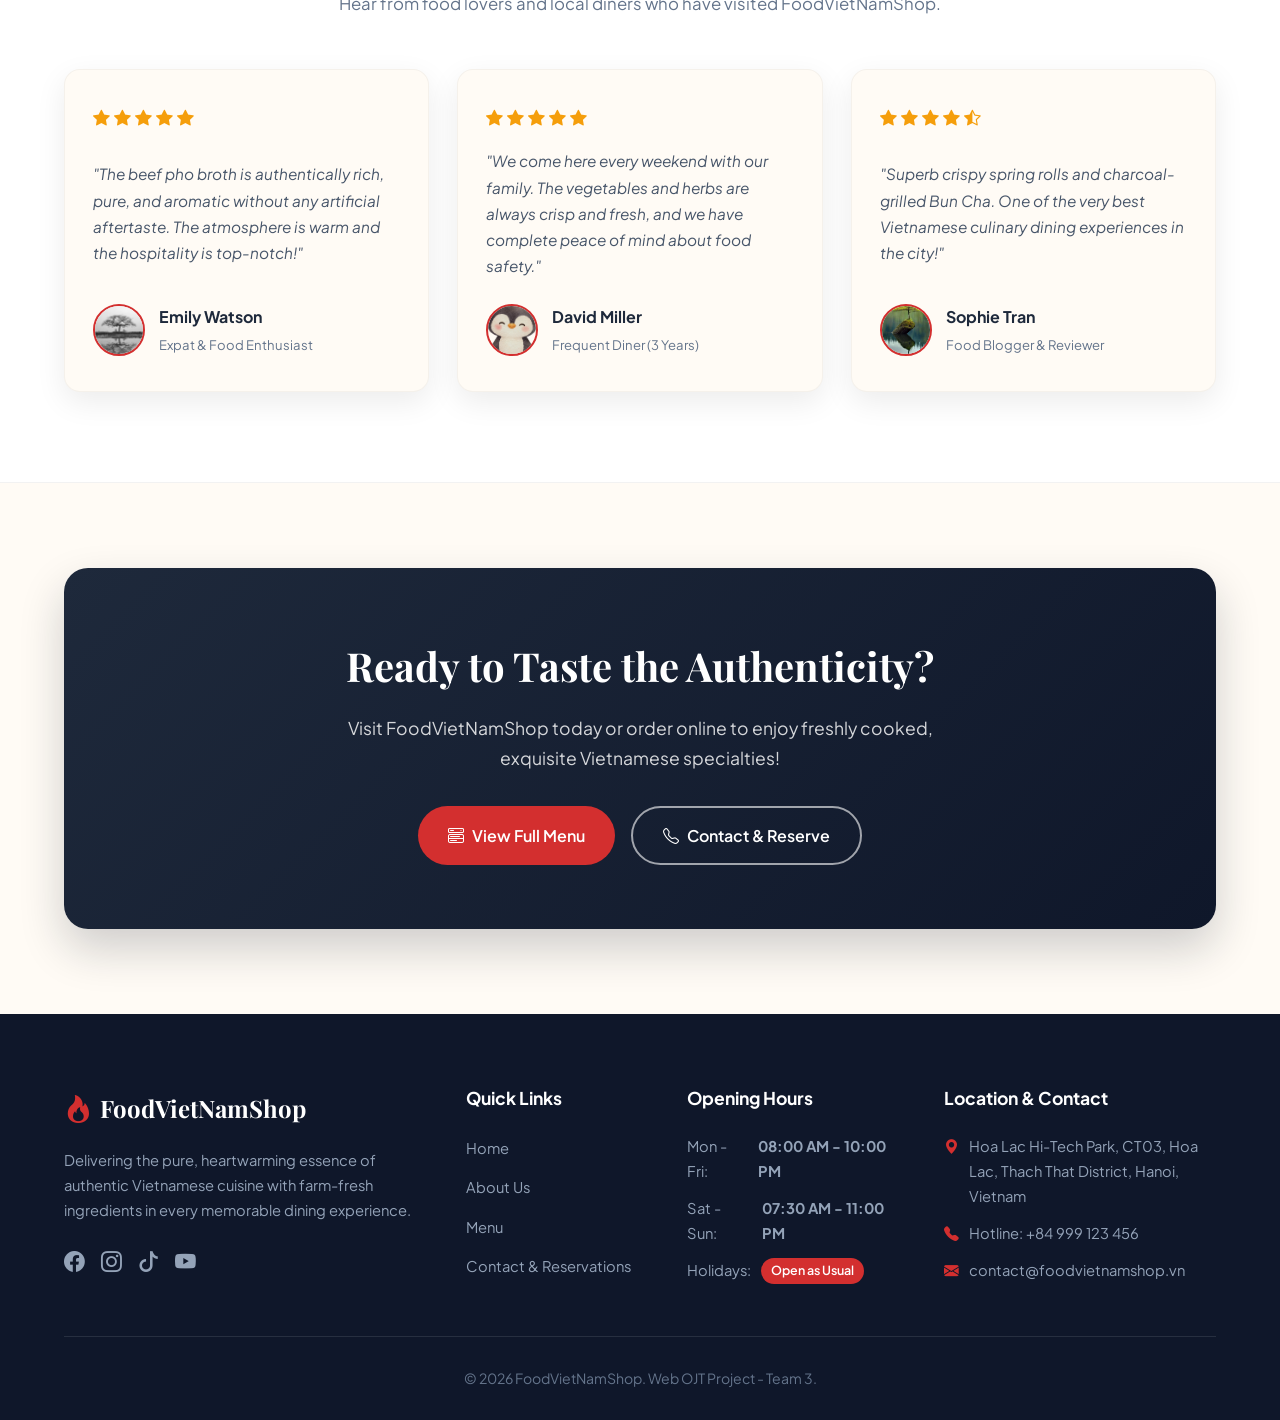
==== commit 7c1c912c: "feat: change src from link to local resources && add resources/Abou" ====
--- a/about.html
+++ b/about.html
@@ -72,8 +72,7 @@
             <div class="section-container">
                 <div class="story-grid">
                     <div class="story-image-box">
-                        <img src="https://images.unsplash.com/photo-1555396273-367ea4eb4db5?auto=format&fit=crop&w=900&q=80"
-                            alt="FoodVietNamShop Dining Space" class="story-img">
+                        <img src="resources/About/about_story.jpg" alt="FoodVietNamShop Dining Space" class="story-img">
                         <div class="experience-badge">
                             <span class="exp-years">10+</span>
                             <span class="exp-text">Years of Culinary Heritage</span>
@@ -227,8 +226,7 @@
                 <div class="gallery-grid">
                     <!-- Photo 1: Signature Beef Pho -->
                     <figure class="gallery-card">
-                        <img src="https://images.unsplash.com/photo-1582878826629-29b7ad1cdc43?auto=format&fit=crop&w=800&q=80"
-                            alt="Signature Beef Pho">
+                        <img src="resources/About/pho_bo.jpg" alt="Signature Beef Pho">
                         <figcaption class="gallery-badge">
                             <i class="bi bi-geo-alt-fill text-red"></i> Traditional Beef Pho
                         </figcaption>
@@ -236,8 +234,7 @@
 
                     <!-- Photo 2: Dining Room Ambience -->
                     <figure class="gallery-card">
-                        <img src="https://images.unsplash.com/photo-1517248135467-4c7edcad34c4?auto=format&fit=crop&w=800&q=80"
-                            alt="Warm Restaurant Ambience">
+                        <img src="resources/About/khong_gian_quan.jpg" alt="Warm Restaurant Ambience">
                         <figcaption class="gallery-badge">
                             <i class="bi bi-lamp-fill text-yellow"></i> Cozy Dining Room
                         </figcaption>
@@ -245,16 +242,14 @@
 
                     <!-- Photo 3: Crispy Spring Rolls -->
                     <figure class="gallery-card">
-                        <img src="https://images.unsplash.com/photo-1544025162-d76694265947?auto=format&fit=crop&w=800&q=80"
-                            alt="Crispy Fried Spring Rolls">
+                        <img src="resources/About/nem_ran.jpg" alt="Crispy Fried Spring Rolls">
                         <figcaption class="gallery-badge">
                             <i class="bi bi-fire text-red"></i> Crispy Spring Rolls
                         </figcaption>
                     </figure>
 
                     <figure class="gallery-card">
-                        <img src="https://images.unsplash.com/photo-1504674900247-0877df9cc836?auto=format&fit=crop&w=800&q=80"
-                            alt="Charcoal Grilled Pork Bun Cha">
+                        <img src="resources/About/bun_cha.jpg" alt="Charcoal Grilled Pork Bun Cha">
                         <figcaption class="gallery-badge">
                             <i class="bi bi-star-fill text-yellow"></i> Hanoi Charcoal BBQ
                         </figcaption>
@@ -262,16 +257,14 @@
 
                     <!-- Photo 5: Family Gathering Table -->
                     <figure class="gallery-card">
-                        <img src="https://images.unsplash.com/photo-1555396273-367ea4eb4db5?auto=format&fit=crop&w=800&q=80"
-                            alt="Family Feast Table">
+                        <img src="resources/About/ban_tiec.jpg" alt="Family Feast Table">
                         <figcaption class="gallery-badge">
                             <i class="bi bi-people-fill text-blue"></i> Family Dining Table
                         </figcaption>
                     </figure>
 
                     <figure class="gallery-card">
-                        <img src="https://images.unsplash.com/photo-1540420773420-3366772f4999?auto=format&fit=crop&w=800&q=80"
-                            alt="Fresh Summer Rolls">
+                        <img src="resources/About/goi_cuon.jpg" alt="Fresh Summer Rolls">
                         <figcaption class="gallery-badge">
                             <i class="bi bi-heart-pulse-fill text-green"></i> Fresh Summer Rolls
                         </figcaption>
@@ -308,8 +301,7 @@
                             aftertaste. The atmosphere is warm and the hospitality is top-notch!"
                         </blockquote>
                         <div class="reviewer-info">
-                            <img src="https://encrypted-tbn0.gstatic.com/images?q=tbn:ANd9GcR_hbliHWocVmLfUTDhKs0qF1QnQ9qwcDJdt0-NQIhb97_52gX62fQr9Ao&s=10"
-                                alt="Emily Watson" class="reviewer-avatar">
+                            <img src="resources/About/avatar_emily.png" alt="Emily Watson" class="reviewer-avatar">
                             <div>
                                 <h4 class="reviewer-name">Emily Watson</h4>
                                 <span class="reviewer-role">Expat & Food Enthusiast</span>
@@ -331,8 +323,7 @@
                             fresh, and we have complete peace of mind about food safety."
                         </blockquote>
                         <div class="reviewer-info">
-                            <img src="https://marketplace.canva.com/G_yVg/MAG9luG_yVg/1/tl/canva-watercolor-illustration-of-cute-penguin-MAG9luG_yVg.png"
-                                alt="David Miller" class="reviewer-avatar">
+                            <img src="resources/About/avatar_david.png" alt="David Miller" class="reviewer-avatar">
                             <div>
                                 <h4 class="reviewer-name">David Miller</h4>
                                 <span class="reviewer-role">Frequent Diner (3 Years)</span>
@@ -354,8 +345,7 @@
                             culinary dining experiences in the city!"
                         </blockquote>
                         <div class="reviewer-info">
-                            <img src="https://encrypted-tbn0.gstatic.com/images?q=tbn:ANd9GcSo9p1-d1qhX4m9DLlEHlU_qC0fCC3JD6JMSae85vJBFhRDfHD8vyQRxLWy&s=10"
-                                alt="Sophie Tran" class="reviewer-avatar">
+                            <img src="resources/About/avatar_sophie.png" alt="Sophie Tran" class="reviewer-avatar">
                             <div>
                                 <h4 class="reviewer-name">Sophie Tran</h4>
                                 <span class="reviewer-role">Food Blogger & Reviewer</span>
--- a/about.css
+++ b/about.css
@@ -166,7 +166,7 @@
 
 .hero-section {
     background: linear-gradient(rgba(15, 23, 42, 0.75), rgba(15, 23, 42, 0.75)),
-        url('https://images.unsplash.com/photo-1503764654157-724e030b14c3?auto=format&fit=crop&w=1600&q=80') center/cover no-repeat;
+        url('resources/About/banner_bg.jpg') center/cover no-repeat;
     color: #ffffff;
     text-align: center;
     padding: 110px 24px 95px;
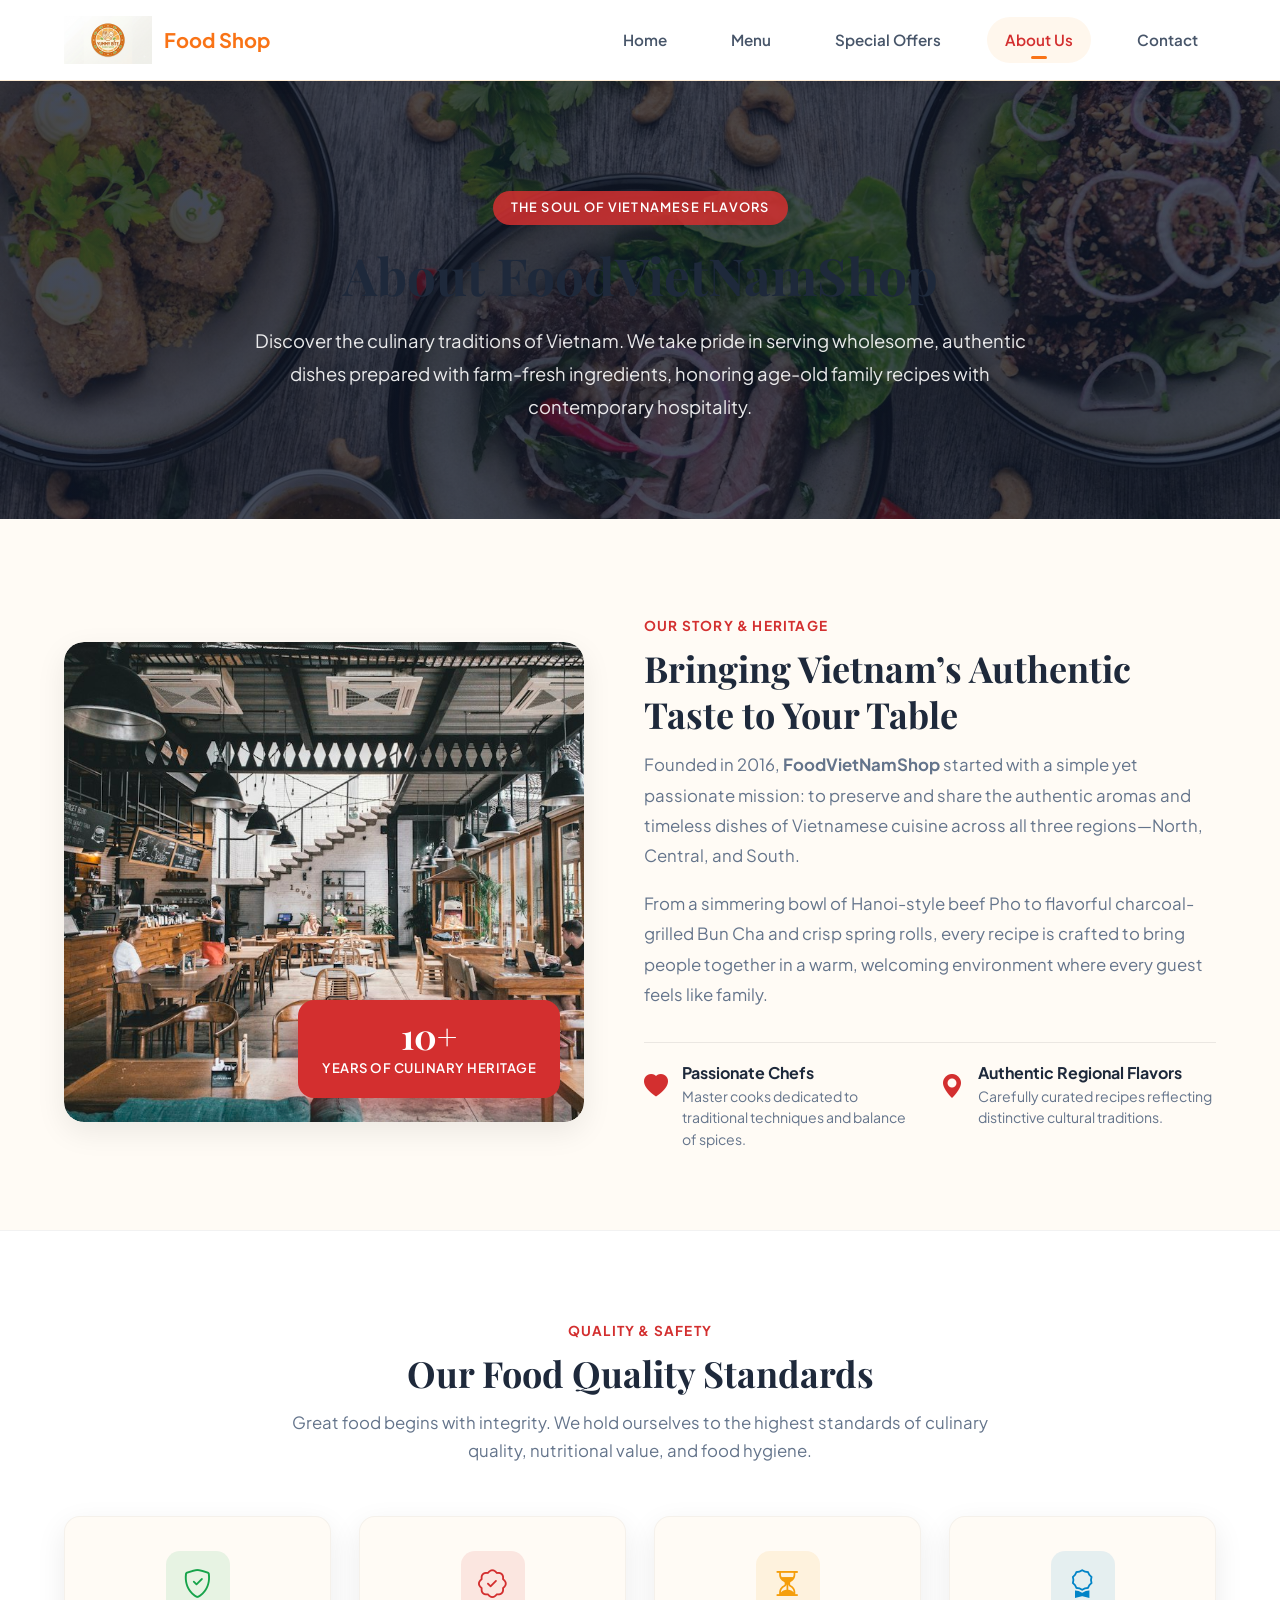
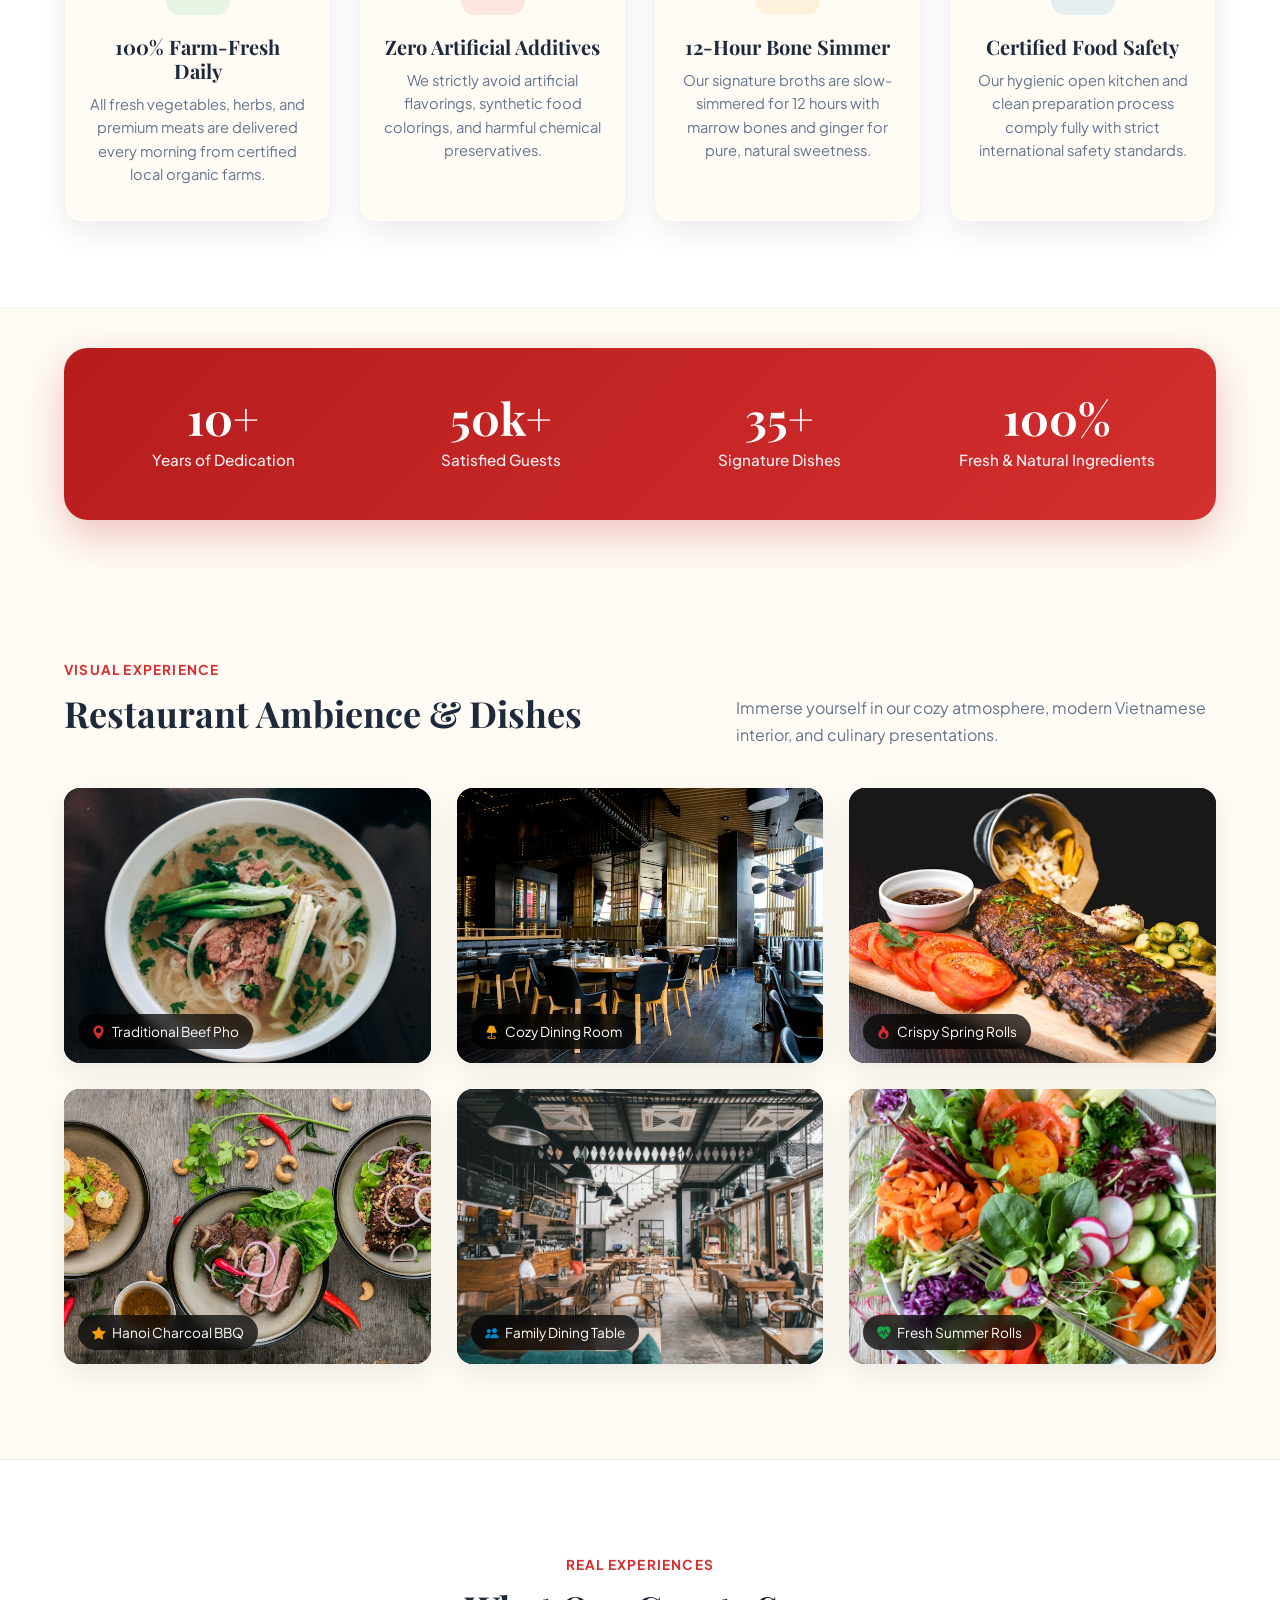
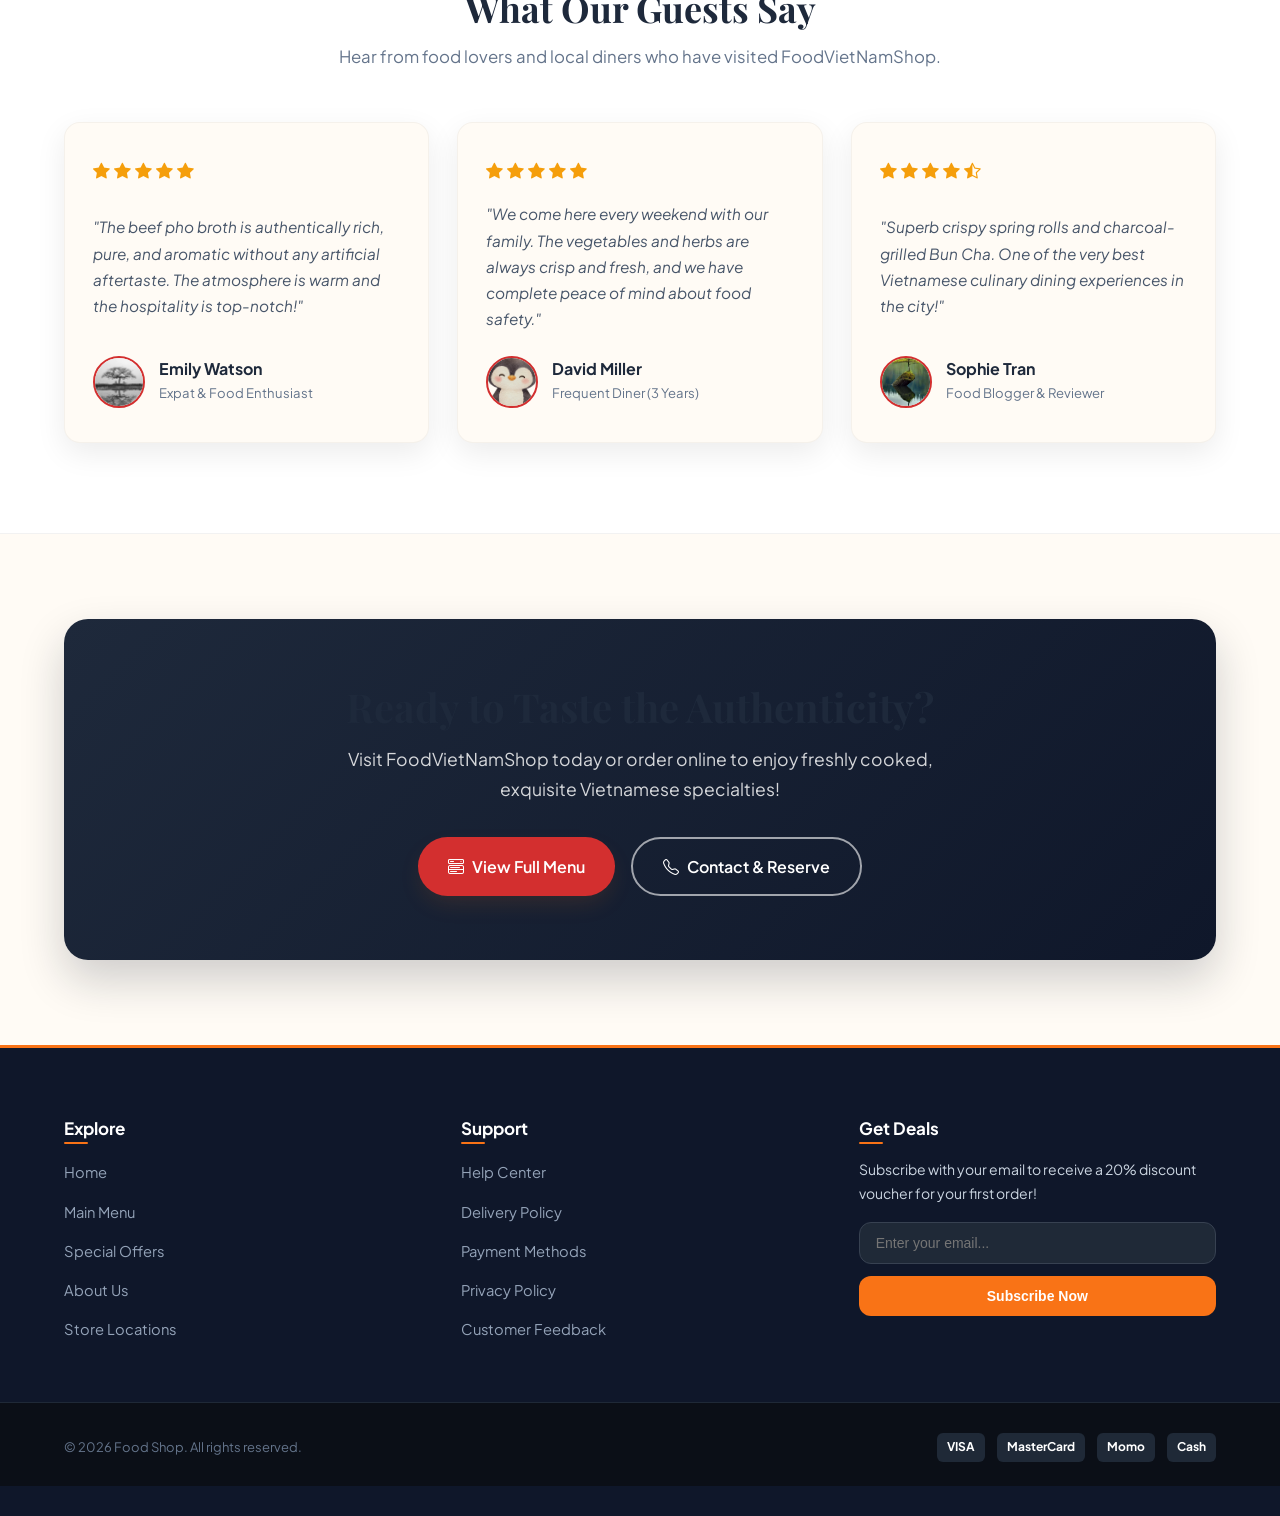
==== commit c04e38fa: "feat: attach shared navbar and footer via JS, translate to English, and update menu cart" ====
--- a/about.html
+++ b/about.html
@@ -16,39 +16,12 @@
     <!-- Bootstrap Icons -->
     <link rel="stylesheet" href="https://cdn.jsdelivr.net/npm/bootstrap-icons@1.11.3/font/bootstrap-icons.min.css">
 
-    <!-- External CSS -->
+    <link rel="stylesheet" href="style.css">
     <link rel="stylesheet" href="about.css">
 </head>
 
 <body>
-    <!-- =========================================================================
-         1. HEADER & NAVIGATION
-         ========================================================================= -->
-    <!-- <header class="site-header">
-        <nav class="navbar">
-            <div class="nav-container">
-                <a href="index.html" class="brand-logo">
-                    <i class="bi bi-fire brand-icon"></i>
-                    <span>FoodVietNamShop</span>
-                </a>
-
-                <ul class="nav-menu">
-                    <li class="nav-item">
-                        <a href="index.html" class="nav-link">Home</a>
-                    </li>
-                    <li class="nav-item">
-                        <a href="about.html" class="nav-link active">About Us</a>
-                    </li>
-                    <li class="nav-item">
-                        <a href="menu.html" class="nav-link">Menu</a>
-                    </li>
-                    <li class="nav-item">
-                        <a href="menu.html" class="nav-btn">Order Online</a>
-                    </li>
-                </ul>
-            </div>
-        </nav>
-    </header> -->
+    <header id="site-header"></header>
 
     <main>
         <!-- =====================================================================
@@ -380,72 +353,8 @@
         </section>
     </main>
 
-    <!-- =========================================================================
-     FOOTER
-         ========================================================================= -->
-    <footer id="footer-contact" class="site-footer">
-        <div class="section-container">
-            <div class="footer-grid">
-                <div class="footer-col">
-                    <div class="brand-logo footer-logo">
-                        <i class="bi bi-fire brand-icon"></i>
-                        <span>FoodVietNamShop</span>
-                    </div>
-                    <p class="footer-text">
-                        Delivering the pure, heartwarming essence of authentic Vietnamese cuisine with farm-fresh
-                        ingredients in every memorable dining experience.
-                    </p>
-                    <div class="social-links">
-                        <a href="https://www.facebook.com/" aria-label="Facebook"><i class="bi bi-facebook"></i></a>
-                        <a href="https://www.instagram.com/" aria-label="Instagram"><i class="bi bi-instagram"></i></a>
-                        <a href="http://tiktok.com/" aria-label="TikTok"><i class="bi bi-tiktok"></i></a>
-                        <a href="https://www.youtube.com/" aria-label="YouTube"><i class="bi bi-youtube"></i></a>
-                    </div>
-                </div>
-
-                <div class="footer-col">
-                    <h4 class="footer-heading">Quick Links</h4>
-                    <ul class="footer-links">
-                        <li><a href="index.html">Home</a></li>
-                        <li><a href="about.html">About Us</a></li>
-                        <li><a href="menu.html">Menu</a></li>
-                        <li><a href="#footer-contact">Contact & Reservations</a></li>
-                    </ul>
-                </div>
-
-                <div class="footer-col">
-                    <h4 class="footer-heading">Opening Hours</h4>
-                    <ul class="hours-list">
-                        <li><span>Mon - Fri:</span> <strong>08:00 AM - 10:00 PM</strong></li>
-                        <li><span>Sat - Sun:</span> <strong>07:30 AM - 11:00 PM</strong></li>
-                        <li><span>Holidays:</span> <span class="badge-open">Open as Usual</span></li>
-                    </ul>
-                </div>
-
-                <div class="footer-col">
-                    <h4 class="footer-heading">Location & Contact</h4>
-                    <ul class="contact-list">
-                        <li>
-                            <i class="bi bi-geo-alt-fill text-red"></i>
-                            <span>Hoa Lac Hi-Tech Park, CT03, Hoa Lac, Thach That District, Hanoi, Vietnam</span>
-                        </li>
-                        <li>
-                            <i class="bi bi-telephone-fill text-red"></i>
-                            <span>Hotline: +84 999 123 456</span>
-                        </li>
-                        <li>
-                            <i class="bi bi-envelope-fill text-red"></i>
-                            <span>contact@foodvietnamshop.vn</span>
-                        </li>
-                    </ul>
-                </div>
-            </div>
-
-            <div class="footer-bottom">
-                <p>© 2026 FoodVietNamShop. Web OJT Project - Team 3.</p>
-            </div>
-        </div>
-    </footer>
+    <footer id="site-footer"></footer>
+    <script src="js/components.js"></script>
 </body>
 
 </html>
--- a/style.css
+++ b/style.css
@@ -0,0 +1,686 @@
+/* =========================================================
+   GR3 FoodWeb - shared stylesheet
+   One palette, one type scale, px sizing everywhere.
+   Load AFTER Bootstrap on pages that use it.
+   ========================================================= */
+
+/* ---------- Design tokens ---------- */
+:root {
+    --primary: #f97316;        /* Warm Fresh Orange */
+    --primary-hover: #ea580c;
+    --primary-soft: #fff7ed;   /* Orange tint for hovers / headers */
+    --accent-red: #ef4444;
+    --accent-green: #22c55e;
+    --bg-light: #fffcf8;       /* Warm Cream Background */
+    --bg-white: #ffffff;
+    --text-dark: #1e293b;
+    --text-muted: #64748b;
+    --border-color: #ffedd5;
+    --line-color: #f1f5f9;
+
+    --shadow-sm: 0 2px 8px rgba(249, 115, 22, 0.08);
+    --shadow-md: 0 10px 25px -5px rgba(249, 115, 22, 0.15);
+
+    --radius-sm: 6px;
+    --radius-md: 12px;
+    --radius-lg: 16px;
+    --radius-full: 9999px;
+
+    --container: 1200px;
+    --font-family: system-ui, -apple-system, BlinkMacSystemFont, 'Segoe UI', Roboto, Oxygen, Ubuntu, Cantarell, sans-serif;
+
+    /* Bootstrap bridge: make Bootstrap components use our palette */
+    --bs-primary: #f97316;
+    --bs-primary-rgb: 249, 115, 22;
+    --bs-light-rgb: 255, 247, 237;
+    --bs-body-font-family: var(--font-family);
+    --bs-body-font-size: 16px;
+    --bs-body-line-height: 1.6;
+    --bs-body-bg: var(--bg-light);
+    --bs-body-color: var(--text-dark);
+    --bs-link-color: var(--primary);
+    --bs-link-color-rgb: 249, 115, 22;
+    --bs-link-hover-color: var(--primary-hover);
+    --bs-link-hover-color-rgb: 234, 88, 12;
+}
+
+/* ---------- Base ---------- */
+*,
+*::before,
+*::after {
+    box-sizing: border-box;
+}
+
+html {
+    font-size: 16px;
+    scroll-behavior: smooth;
+}
+
+body {
+    margin: 0;
+    font-family: var(--font-family);
+    font-size: 16px;
+    line-height: 1.6;
+    background-color: var(--bg-light);
+    color: var(--text-dark);
+    -webkit-font-smoothing: antialiased;
+}
+
+img {
+    max-width: 100%;
+}
+
+a {
+    color: var(--primary);
+    text-decoration: none;
+    transition: color 0.2s ease;
+}
+
+a:hover {
+    color: var(--primary-hover);
+}
+
+hr {
+    width: 100%;
+    max-width: var(--container);
+    margin: 24px auto;
+    border: none;
+    border-top: 1px solid var(--border-color);
+    opacity: 1;
+}
+
+.container {
+    max-width: var(--container);
+}
+
+/* ---------- Typography (Bootstrap overrides, px only) ---------- */
+h1, h2, h3, h4, h5, h6 {
+    color: var(--text-dark);
+    font-weight: 700;
+    line-height: 1.2;
+}
+
+.display-3 {
+    font-size: 56px;
+    line-height: 1.1;
+}
+
+.display-6 {
+    font-size: 36px;
+}
+
+.h4 {
+    font-size: 22px;
+}
+
+.lead {
+    font-size: 18px;
+    color: var(--text-muted);
+}
+
+/* Small uppercase label above section headings */
+.text-uppercase.fw-semibold {
+    color: var(--primary);
+    font-size: 14px;
+    letter-spacing: 2px;
+    margin-bottom: 8px;
+}
+
+/* ---------- Buttons ---------- */
+.btn {
+    --bs-btn-padding-x: 24px;
+    --bs-btn-padding-y: 10px;
+    --bs-btn-font-size: 15px;
+    --bs-btn-font-weight: 600;
+    --bs-btn-border-radius: var(--radius-full);
+    transition: all 0.25s ease;
+}
+
+.btn-lg {
+    --bs-btn-padding-x: 32px;
+    --bs-btn-padding-y: 14px;
+    --bs-btn-font-size: 17px;
+    --bs-btn-border-radius: var(--radius-full);
+}
+
+.btn-sm {
+    --bs-btn-padding-x: 14px;
+    --bs-btn-padding-y: 6px;
+    --bs-btn-font-size: 13px;
+    --bs-btn-border-radius: var(--radius-full);
+}
+
+.btn-primary {
+    --bs-btn-color: #ffffff;
+    --bs-btn-bg: var(--primary);
+    --bs-btn-border-color: var(--primary);
+    --bs-btn-hover-color: #ffffff;
+    --bs-btn-hover-bg: var(--primary-hover);
+    --bs-btn-hover-border-color: var(--primary-hover);
+    --bs-btn-active-color: #ffffff;
+    --bs-btn-active-bg: var(--primary-hover);
+    --bs-btn-active-border-color: var(--primary-hover);
+    --bs-btn-focus-shadow-rgb: 249, 115, 22;
+    box-shadow: var(--shadow-md);
+}
+
+.btn-outline-primary {
+    --bs-btn-color: var(--primary);
+    --bs-btn-border-color: var(--primary);
+    --bs-btn-hover-color: #ffffff;
+    --bs-btn-hover-bg: var(--primary);
+    --bs-btn-hover-border-color: var(--primary);
+    --bs-btn-active-color: #ffffff;
+    --bs-btn-active-bg: var(--primary-hover);
+    --bs-btn-active-border-color: var(--primary-hover);
+    --bs-btn-focus-shadow-rgb: 249, 115, 22;
+}
+
+.btn:hover {
+    transform: translateY(-2px);
+}
+
+/* ---------- Cards ---------- */
+.card {
+    --bs-card-border-color: var(--border-color);
+    --bs-card-border-radius: var(--radius-lg);
+    --bs-card-inner-border-radius: 15px;
+    --bs-card-spacer-x: 20px;
+    --bs-card-spacer-y: 20px;
+    background-color: var(--bg-white);
+    box-shadow: var(--shadow-sm);
+    overflow: hidden;
+    transition: transform 0.25s ease, box-shadow 0.25s ease;
+}
+
+.card:hover {
+    transform: translateY(-4px);
+    box-shadow: var(--shadow-md);
+}
+
+.card-img-top {
+    height: 240px;
+    object-fit: cover;
+}
+
+.card-title {
+    font-size: 20px;
+    margin-bottom: 8px;
+}
+
+.card-text {
+    font-size: 15px;
+    color: var(--text-muted);
+}
+
+/* Hero image on the home page */
+.img-fluid.rounded {
+    border-radius: var(--radius-lg) !important;
+    box-shadow: var(--shadow-md);
+}
+
+/* ---------- Navbar (component/navbar.html) ---------- */
+.site-header {
+    position: sticky;
+    top: 0;
+    z-index: 100;
+    background-color: rgba(255, 252, 248, 0.9);
+    backdrop-filter: blur(10px);
+    -webkit-backdrop-filter: blur(10px);
+    border-bottom: 1px solid var(--border-color);
+    box-shadow: var(--shadow-sm);
+}
+
+.navbar-container {
+    max-width: var(--container);
+    margin: 0 auto;
+    padding: 0 24px;
+    height: 80px;
+    display: flex;
+    align-items: center;
+    justify-content: space-between;
+    gap: 24px;
+}
+
+.nav-brand {
+    display: flex;
+    align-items: center;
+    gap: 12px;
+    user-select: none;
+}
+
+.brand-logo {
+    height: 48px;
+    width: auto;
+    object-fit: contain;
+    display: block;
+}
+
+.brand-name {
+    font-size: 20px;
+    font-weight: 700;
+    color: var(--primary);
+    white-space: nowrap;
+}
+
+.nav-menu {
+    display: flex;
+    align-items: center;
+    gap: 8px;
+}
+
+.nav-link {
+    position: relative;
+    display: inline-flex;
+    align-items: center;
+    gap: 6px;
+    padding: 10px 18px;
+    font-size: 15px;
+    font-weight: 600;
+    color: var(--text-dark);
+    border-radius: var(--radius-full);
+    transition: all 0.25s ease;
+}
+
+.nav-link:hover,
+.nav-link.active {
+    color: var(--primary);
+    background-color: var(--primary-soft);
+}
+
+.nav-link.active::after {
+    content: '';
+    position: absolute;
+    bottom: 4px;
+    left: 50%;
+    transform: translateX(-50%);
+    width: 16px;
+    height: 3px;
+    background-color: var(--primary);
+    border-radius: var(--radius-full);
+}
+
+/* ---------- Footer (component/footer.html) ---------- */
+.site-footer {
+    background-color: #111827;
+    color: #9ca3af;
+    padding-top: 64px;
+    border-top: 3px solid var(--primary);
+}
+
+.footer-container {
+    max-width: var(--container);
+    margin: 0 auto;
+    padding: 0 24px 48px;
+    display: grid;
+    grid-template-columns: repeat(3, 1fr);
+    gap: 40px;
+}
+
+.footer-brand .brand-name {
+    color: #ffffff;
+}
+
+.footer-brand-desc {
+    font-size: 14px;
+    margin: 16px 0 24px;
+    line-height: 1.6;
+    max-width: 320px;
+}
+
+.social-links {
+    display: flex;
+    gap: 12px;
+}
+
+.social-btn {
+    width: 38px;
+    height: 38px;
+    border-radius: var(--radius-full);
+    background-color: #1f2937;
+    display: flex;
+    align-items: center;
+    justify-content: center;
+    transition: all 0.3s ease;
+}
+
+.social-btn:hover {
+    background-color: var(--primary);
+    transform: translateY(-3px);
+}
+
+.social-btn svg {
+    fill: #ffffff;
+    width: 18px;
+    height: 18px;
+}
+
+.footer-title {
+    position: relative;
+    margin: 0 0 20px;
+    color: #ffffff;
+    font-size: 17px;
+    font-weight: 700;
+}
+
+.footer-title::after {
+    content: '';
+    position: absolute;
+    bottom: -6px;
+    left: 0;
+    width: 24px;
+    height: 2px;
+    background-color: var(--primary);
+    border-radius: 2px;
+}
+
+.footer-links {
+    list-style: none;
+    margin: 0;
+    padding: 0;
+}
+
+.footer-links li {
+    margin-bottom: 12px;
+}
+
+.footer-links a {
+    color: #9ca3af;
+    font-size: 14px;
+    transition: all 0.2s ease;
+}
+
+.footer-links a:hover {
+    color: var(--primary);
+    padding-left: 4px;
+}
+
+.newsletter-desc {
+    font-size: 14px;
+    margin: 0 0 16px;
+}
+
+.newsletter-form {
+    display: flex;
+    flex-direction: column;
+    gap: 12px;
+}
+
+.newsletter-input {
+    width: 100%;
+    padding: 12px 16px;
+    background-color: #1f2937;
+    border: 1px solid #374151;
+    border-radius: var(--radius-md);
+    color: #ffffff;
+    font-size: 14px;
+    outline: none;
+    transition: border-color 0.3s ease;
+}
+
+.newsletter-input:focus {
+    border-color: var(--primary);
+}
+
+.newsletter-btn {
+    width: 100%;
+    padding: 12px;
+    background-color: var(--primary);
+    color: #ffffff;
+    font-weight: 700;
+    font-size: 14px;
+    border: none;
+    border-radius: var(--radius-md);
+    cursor: pointer;
+    transition: background-color 0.3s ease;
+}
+
+.newsletter-btn:hover {
+    background-color: var(--primary-hover);
+}
+
+.footer-bottom {
+    background-color: #0b0f17;
+    border-top: 1px solid #1f2937;
+    padding: 24px 0;
+}
+
+.bottom-container {
+    max-width: var(--container);
+    margin: 0 auto;
+    padding: 0 24px;
+    display: flex;
+    align-items: center;
+    justify-content: space-between;
+    flex-wrap: wrap;
+    gap: 16px;
+    font-size: 13px;
+}
+
+.bottom-container p {
+    margin: 0;
+}
+
+.payment-methods {
+    display: flex;
+    flex-wrap: wrap;
+    gap: 12px;
+}
+
+.payment-badge {
+    background-color: #1f2937;
+    color: #ffffff;
+    padding: 4px 10px;
+    border-radius: var(--radius-sm);
+    font-size: 12px;
+    font-weight: 700;
+}
+
+/* ---------- Menu page (menu.html) ---------- */
+.page-header {
+    padding: 32px 16px 16px;
+    text-align: center;
+}
+
+.page-header img {
+    width: 88px;
+    height: auto;
+}
+
+.page-header h1 {
+    margin: 16px 0 20px;
+    font-size: 32px;
+    letter-spacing: 1px;
+}
+
+.page-nav {
+    display: flex;
+    flex-wrap: wrap;
+    justify-content: center;
+    gap: 8px;
+    margin: 0;
+}
+
+.menu-page h2 {
+    position: relative;
+    margin: 48px auto 32px;
+    font-size: 24px;
+    letter-spacing: 1px;
+    text-align: center;
+}
+
+.menu-page h2::after {
+    content: '';
+    position: absolute;
+    bottom: -10px;
+    left: 50%;
+    transform: translateX(-50%);
+    width: 40px;
+    height: 3px;
+    background-color: var(--primary);
+    border-radius: var(--radius-full);
+}
+
+.menu-page table {
+    width: calc(100% - 32px);
+    max-width: var(--container);
+    margin: 0 auto;
+    border: 1px solid var(--border-color);
+    border-collapse: separate;
+    border-spacing: 0;
+    border-radius: var(--radius-lg);
+    background-color: var(--bg-white);
+    box-shadow: var(--shadow-sm);
+    overflow: hidden;
+}
+
+.menu-page th {
+    padding: 14px 16px;
+    background-color: var(--primary-soft);
+    color: var(--primary-hover);
+    font-size: 13px;
+    font-weight: 700;
+    letter-spacing: 1px;
+    text-transform: uppercase;
+    border: none;
+    border-bottom: 1px solid var(--border-color);
+}
+
+.menu-page td {
+    padding: 12px 16px;
+    font-size: 15px;
+    border: none;
+    border-bottom: 1px solid var(--line-color);
+    transition: background-color 0.2s ease;
+}
+
+.menu-page tr:last-child td {
+    border-bottom: none;
+}
+
+.menu-page tr:hover td {
+    background-color: #fffaf5;
+}
+
+.menu-page td img {
+    display: block;
+    width: 72px;
+    height: 72px;
+    margin: 0 auto;
+    object-fit: cover;
+    border-radius: var(--radius-md);
+}
+
+/* Price column */
+.menu-page td:nth-child(5) {
+    color: var(--primary);
+    font-weight: 700;
+    white-space: nowrap;
+}
+
+.menu-page td:last-child {
+    white-space: nowrap;
+}
+
+/* Category / index columns */
+.menu-page td:first-child,
+.menu-page td:nth-child(4) {
+    color: var(--text-muted);
+}
+
+.menu-page a[href="#top"] {
+    display: inline-block;
+    margin-top: 8px;
+    font-size: 14px;
+    font-weight: 600;
+    color: var(--text-muted);
+}
+
+.menu-page a[href="#top"]:hover {
+    color: var(--primary);
+}
+
+.page-footer {
+    padding: 8px 16px 32px;
+    text-align: center;
+    font-size: 14px;
+    color: var(--text-muted);
+}
+
+/* ---------- Responsive ---------- */
+@media (max-width: 991px) {
+    .footer-container {
+        grid-template-columns: repeat(2, 1fr);
+    }
+}
+
+@media (max-width: 767px) {
+    .display-3 {
+        font-size: 40px;
+    }
+
+    .display-6 {
+        font-size: 28px;
+    }
+
+    .lead {
+        font-size: 17px;
+    }
+
+    .card-img-top {
+        height: 200px;
+    }
+
+    .navbar-container {
+        height: auto;
+        padding: 12px 16px;
+        flex-wrap: wrap;
+        gap: 8px;
+    }
+
+    .nav-menu {
+        width: 100%;
+        overflow-x: auto;
+    }
+
+    .nav-link {
+        padding: 8px 14px;
+        font-size: 14px;
+        white-space: nowrap;
+    }
+
+    .footer-container {
+        grid-template-columns: 1fr;
+        gap: 32px;
+        padding: 0 16px 40px;
+    }
+
+    .bottom-container {
+        padding: 0 16px;
+    }
+
+    .page-header h1 {
+        font-size: 24px;
+    }
+
+    .menu-page h2 {
+        font-size: 20px;
+    }
+
+    .menu-page th,
+    .menu-page td {
+        padding: 10px 8px;
+        font-size: 14px;
+    }
+
+    /* Hide the category column on small screens */
+    .menu-page th:nth-child(4),
+    .menu-page td:nth-child(4) {
+        display: none;
+    }
+
+    .menu-page td img {
+        width: 56px;
+        height: 56px;
+    }
+}
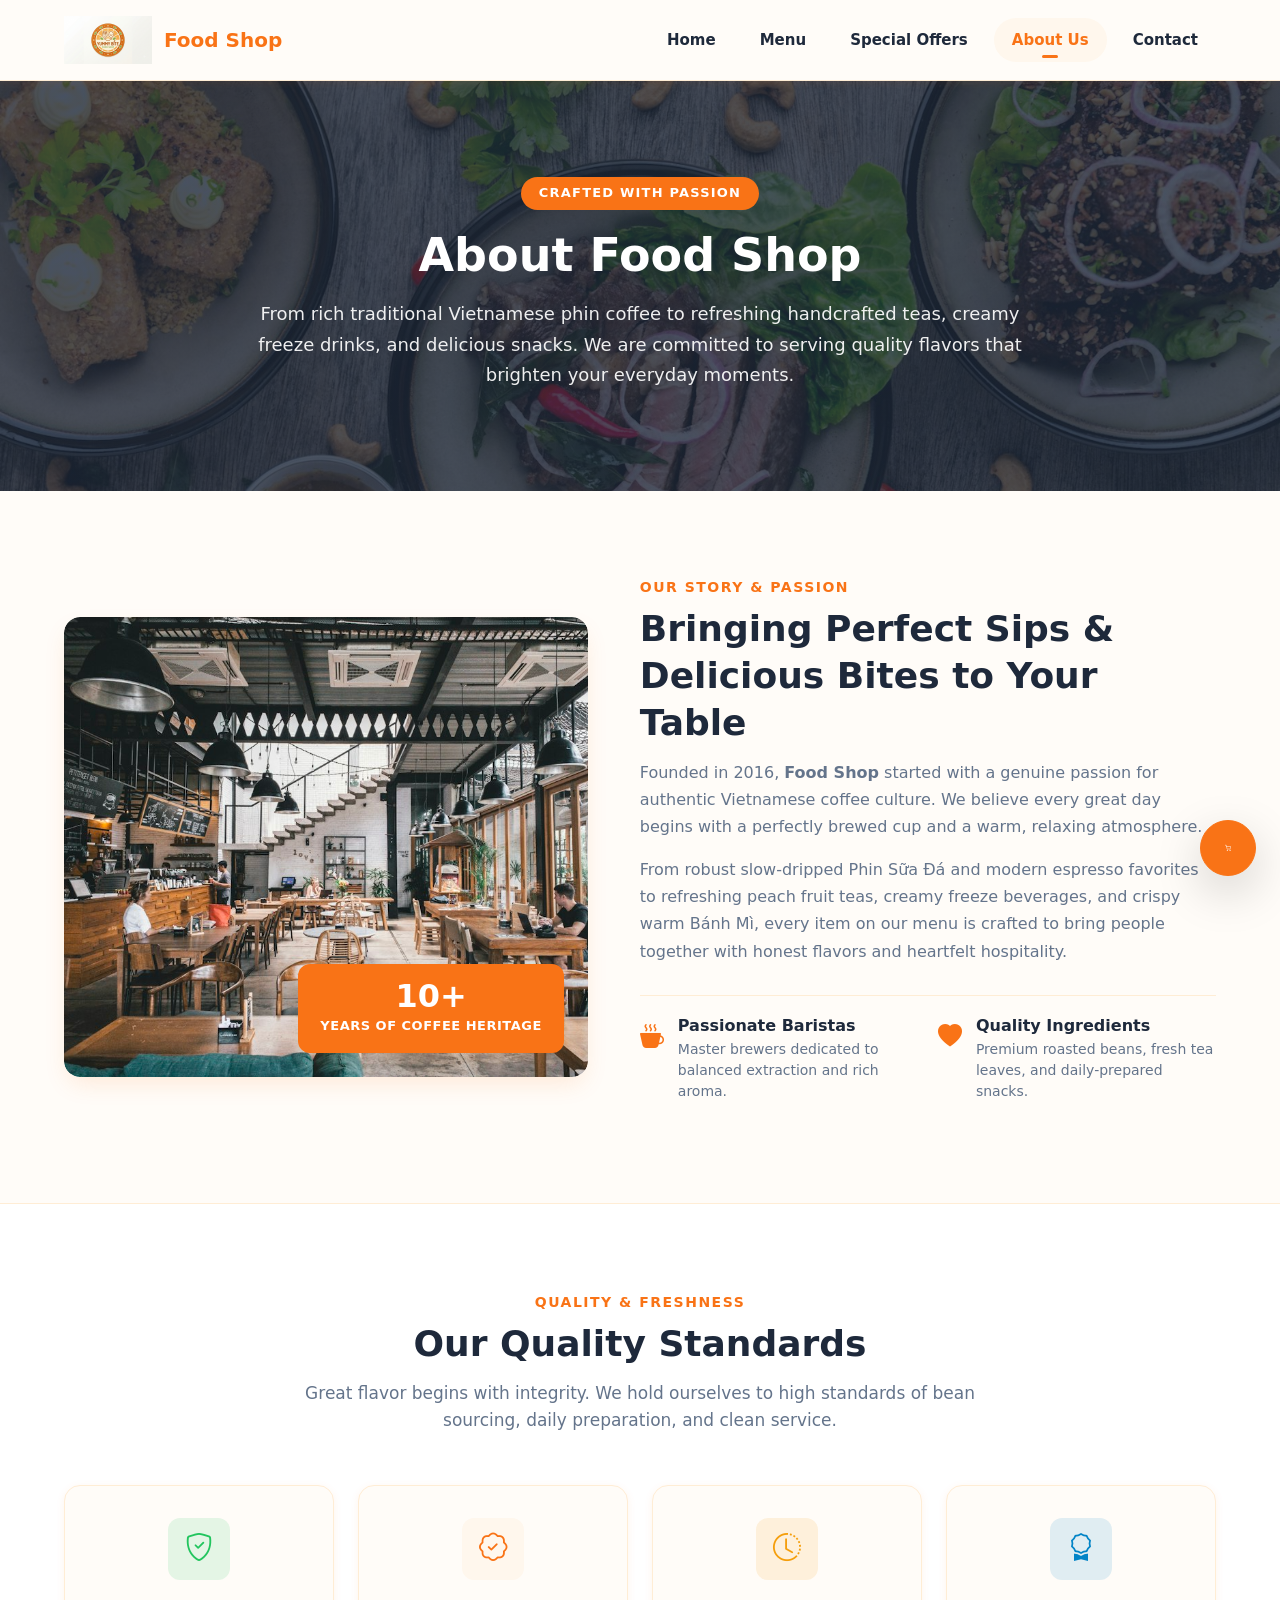
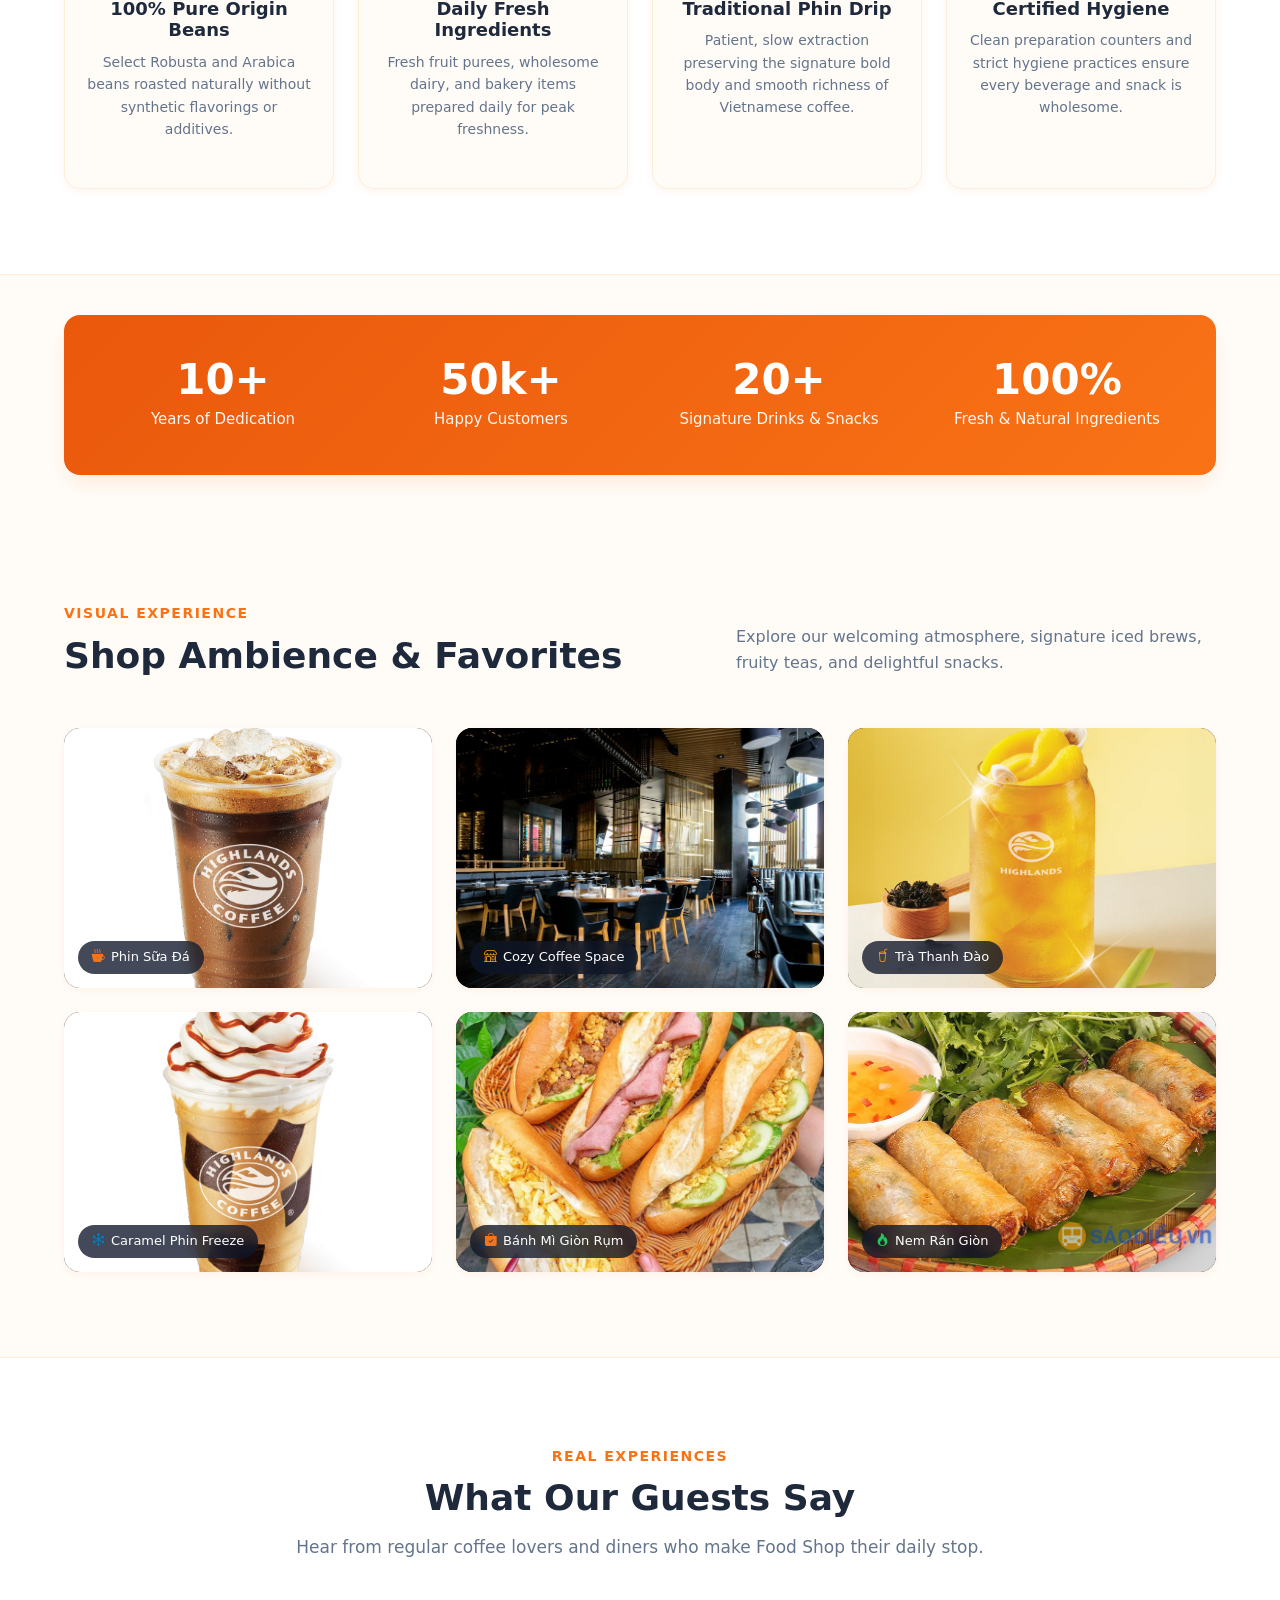
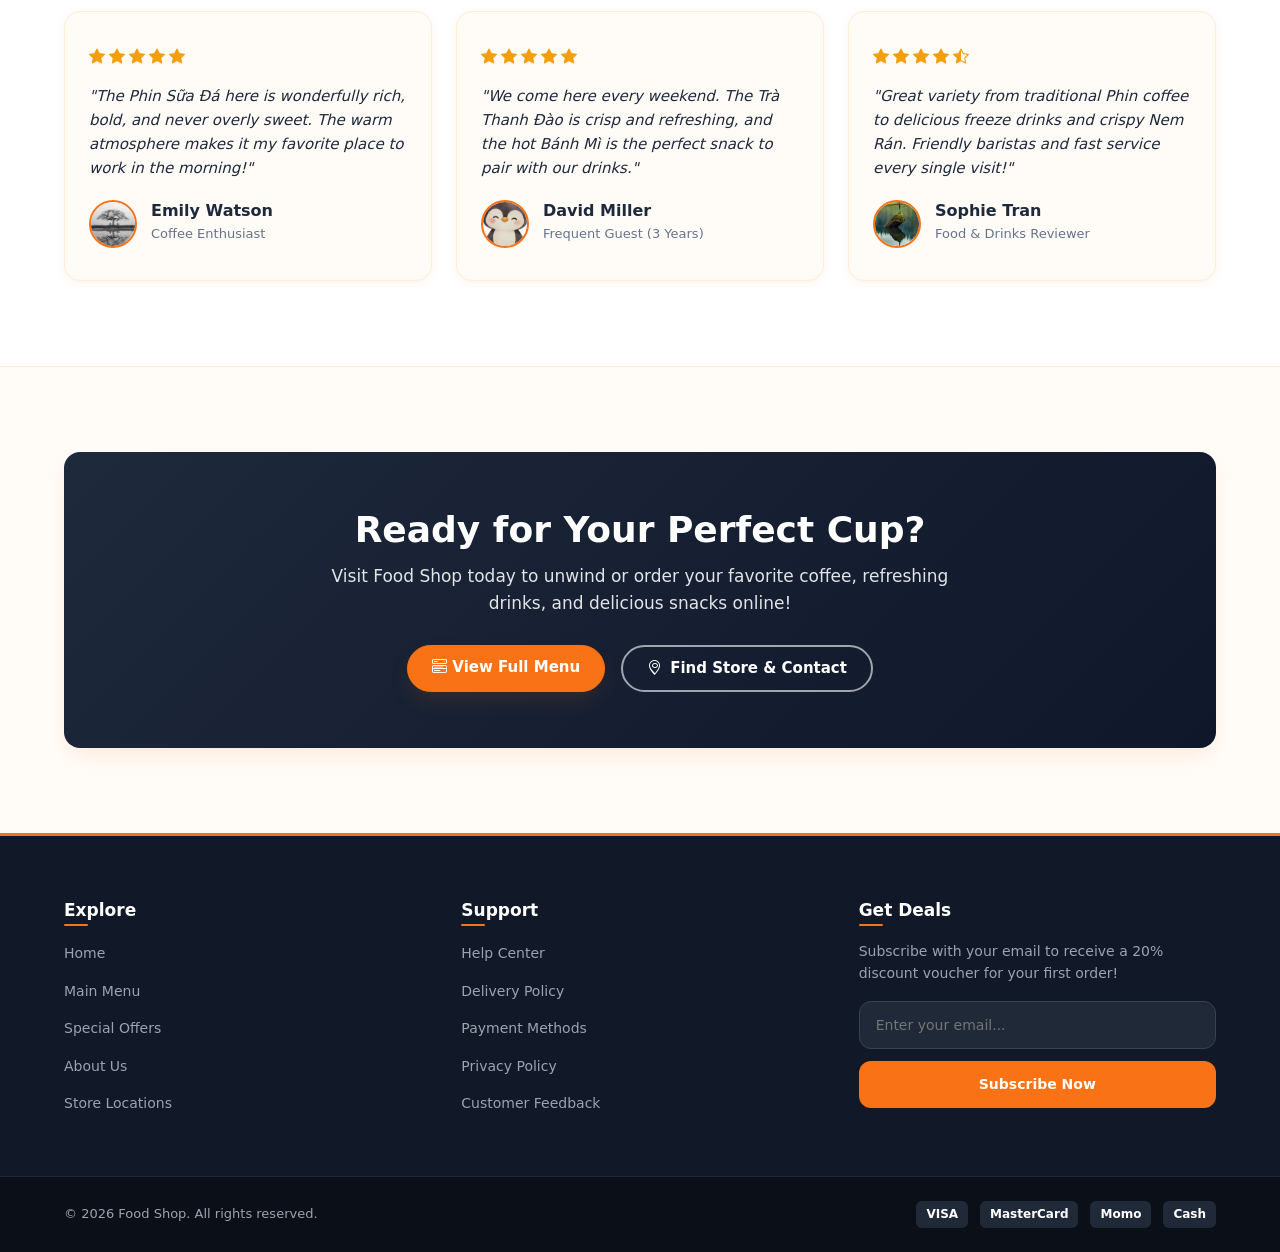
==== commit a5c2d865: "Modified after test" ====
--- a/about.html
+++ b/about.html
@@ -4,20 +4,17 @@
 <head>
     <meta charset="UTF-8">
     <meta name="viewport" content="width=device-width, initial-scale=1.0">
-    <title>About Us - FoodVietNamShop | Authentic Vietnamese Cuisine</title>
-
-    <!-- Google Fonts -->
-    <link rel="preconnect" href="https://fonts.googleapis.com">
-    <link rel="preconnect" href="https://fonts.gstatic.com" crossorigin>
-    <link
-        href="https://fonts.googleapis.com/css2?family=Playfair+Display:ital,wght@0,600;0,700;1,600&family=Plus+Jakarta+Sans:wght@400;500;600;700&display=swap"
-        rel="stylesheet">
+    <title>About Us - Food Shop | Crafted Coffee & Casual Bites</title>
+
+    <!-- Bootstrap CSS v5.3.8 -->
+    <link href="https://cdn.jsdelivr.net/npm/bootstrap@5.3.8/dist/css/bootstrap.min.css" rel="stylesheet"
+        integrity="sha384-sRIl4kxILFvY47J16cr9ZwB07vP4J8+LH7qKQnuqkuIAvNWLzeN8tE5YBujZqJLB" crossorigin="anonymous" />
 
     <!-- Bootstrap Icons -->
     <link rel="stylesheet" href="https://cdn.jsdelivr.net/npm/bootstrap-icons@1.11.3/font/bootstrap-icons.min.css">
 
+    <!-- Shared site styles (load after Bootstrap) -->
     <link rel="stylesheet" href="style.css">
-    <link rel="stylesheet" href="about.css">
 </head>
 
 <body>
@@ -29,77 +26,75 @@
              ===================================================================== -->
         <section class="hero-section">
             <div class="hero-content">
-                <span class="hero-tag">The Soul of Vietnamese Flavors</span>
-                <h1 class="hero-title">About FoodVietNamShop</h1>
+                <span class="hero-tag">Crafted With Passion</span>
+                <h1 class="hero-title">About Food Shop</h1>
                 <p class="hero-desc">
-                    Discover the culinary traditions of Vietnam. We take pride in serving wholesome, authentic dishes
-                    prepared with farm-fresh ingredients, honoring age-old family recipes with contemporary hospitality.
+                    From rich traditional Vietnamese phin coffee to refreshing handcrafted teas, creamy freeze drinks,
+                    and delicious snacks. We are committed to serving quality flavors that brighten your everyday moments.
                 </p>
             </div>
         </section>
 
         <!-- =====================================================================
-             3. SECTION 1: ABOUT OUR RESTAURANT (OUR STORY & PHILOSOPHY)
+             3. SECTION 1: ABOUT OUR SHOP (OUR STORY & PHILOSOPHY)
              ===================================================================== -->
         <section class="about-story-section">
             <div class="section-container">
                 <div class="story-grid">
                     <div class="story-image-box">
-                        <img src="resources/About/about_story.jpg" alt="FoodVietNamShop Dining Space" class="story-img">
+                        <img src="resources/About/about_story.jpg" alt="Food Shop Dining & Coffee Space" class="story-img">
                         <div class="experience-badge">
                             <span class="exp-years">10+</span>
-                            <span class="exp-text">Years of Culinary Heritage</span>
+                            <span class="exp-text">Years of Coffee Heritage</span>
                         </div>
                     </div>
 
                     <div class="story-content">
-                        <span class="section-tag">Our Story & Heritage</span>
-                        <h2 class="section-title">Bringing Vietnam’s Authentic Taste to Your Table</h2>
+                        <span class="section-tag">Our Story & Passion</span>
+                        <h2 class="section-title">Bringing Perfect Sips & Delicious Bites to Your Table</h2>
                         <p class="story-text">
-                            Founded in 2016, <strong>FoodVietNamShop</strong> started with a simple yet passionate
-                            mission: to preserve and share the authentic aromas and timeless dishes of Vietnamese
-                            cuisine across all three regions—North, Central, and South.
+                            Founded in 2016, <strong>Food Shop</strong> started with a genuine passion for authentic
+                            Vietnamese coffee culture. We believe every great day begins with a perfectly brewed cup
+                            and a warm, relaxing atmosphere.
                         </p>
                         <p class="story-text">
-                            From a simmering bowl of Hanoi-style beef Pho to flavorful charcoal-grilled Bun Cha and
-                            crisp spring rolls, every recipe is crafted to bring people together in a warm, welcoming
-                            environment where every guest feels like family.
+                            From robust slow-dripped Phin Sữa Đá and modern espresso favorites to refreshing peach fruit
+                            teas, creamy freeze beverages, and crispy warm Bánh Mì, every item on our menu is crafted
+                            to bring people together with honest flavors and heartfelt hospitality.
                         </p>
 
                         <div class="story-features">
+                            <div class="story-feature-item">
+                                <i class="bi bi-cup-hot-fill text-red"></i>
+                                <div>
+                                    <h4 class="feature-item-title">Passionate Baristas</h4>
+                                    <p class="feature-item-desc">Master brewers dedicated to balanced extraction and rich aroma.</p>
+                                </div>
+                            </div>
                             <div class="story-feature-item">
                                 <i class="bi bi-heart-fill text-red"></i>
                                 <div>
-                                    <h4 class="feature-item-title">Passionate Chefs</h4>
-                                    <p class="feature-item-desc">Master cooks dedicated to traditional techniques and
-                                        balance of spices.</p>
+                                    <h4 class="feature-item-title">Quality Ingredients</h4>
+                                    <p class="feature-item-desc">Premium roasted beans, fresh tea leaves, and daily-prepared snacks.</p>
                                 </div>
                             </div>
-                            <div class="story-feature-item">
-                                <i class="bi bi-geo-alt-fill text-red"></i>
-                                <div>
-                                    <h4 class="feature-item-title">Authentic Regional Flavors</h4>
-                                    <p class="feature-item-desc">Carefully curated recipes reflecting distinctive
-                                        cultural traditions.</p>
-                                </div>
-                            </div>
-                        </div>
-                    </div>
-                </div>
-            </div>
-        </section>
-
-        <!-- =====================================================================
-             4. SECTION 2: FOOD QUALITY & HYGIENE COMMITMENTS
+                        </div>
+                    </div>
+                </div>
+            </div>
+        </section>
+
+        <!-- =====================================================================
+             4. SECTION 2: QUALITY COMMITMENTS
              ===================================================================== -->
         <section class="quality-section">
             <div class="section-container">
                 <div class="section-header">
-                    <span class="section-tag">Quality & Safety</span>
-                    <h2 class="section-title">Our Food Quality Standards</h2>
+                    <span class="section-tag">Quality & Freshness</span>
+                    <h2 class="section-title">Our Quality Standards</h2>
                     <p class="section-subtitle">
-                        Great food begins with integrity. We hold ourselves to the highest standards of culinary
-                        quality, nutritional value, and food hygiene.
+                        Great flavor begins with integrity. We hold ourselves to high standards of bean sourcing,
+                        daily preparation, and clean service.
                     </p>
                 </div>
 
@@ -109,10 +104,9 @@
                         <div class="icon-wrapper green-icon">
                             <i class="bi bi-shield-check"></i>
                         </div>
-                        <h3 class="card-title">100% Farm-Fresh Daily</h3>
+                        <h3 class="card-title">100% Pure Origin Beans</h3>
                         <p class="card-desc">
-                            All fresh vegetables, herbs, and premium meats are delivered every morning from certified
-                            local organic farms.
+                            Select Robusta and Arabica beans roasted naturally without synthetic flavorings or additives.
                         </p>
                     </article>
 
@@ -121,22 +115,20 @@
                         <div class="icon-wrapper red-icon">
                             <i class="bi bi-patch-check"></i>
                         </div>
-                        <h3 class="card-title">Zero Artificial Additives</h3>
+                        <h3 class="card-title">Daily Fresh Ingredients</h3>
                         <p class="card-desc">
-                            We strictly avoid artificial flavorings, synthetic food colorings, and harmful chemical
-                            preservatives.
+                            Fresh fruit purees, wholesome dairy, and bakery items prepared daily for peak freshness.
                         </p>
                     </article>
 
                     <!-- Standard 3 -->
                     <article class="quality-card">
                         <div class="icon-wrapper yellow-icon">
-                            <i class="bi bi-hourglass-split"></i>
-                        </div>
-                        <h3 class="card-title">12-Hour Bone Simmer</h3>
+                            <i class="bi bi-clock-history"></i>
+                        </div>
+                        <h3 class="card-title">Traditional Phin Drip</h3>
                         <p class="card-desc">
-                            Our signature broths are slow-simmered for 12 hours with marrow bones and ginger for pure,
-                            natural sweetness.
+                            Patient, slow extraction preserving the signature bold body and smooth richness of Vietnamese coffee.
                         </p>
                     </article>
 
@@ -145,10 +137,9 @@
                         <div class="icon-wrapper blue-icon">
                             <i class="bi bi-award"></i>
                         </div>
-                        <h3 class="card-title">Certified Food Safety</h3>
+                        <h3 class="card-title">Certified Hygiene</h3>
                         <p class="card-desc">
-                            Our hygienic open kitchen and clean preparation process comply fully with strict
-                            international safety standards.
+                            Clean preparation counters and strict hygiene practices ensure every beverage and snack is wholesome.
                         </p>
                     </article>
                 </div>
@@ -167,11 +158,11 @@
                     </div>
                     <div class="stat-card">
                         <span class="stat-number">50k+</span>
-                        <span class="stat-label">Satisfied Guests</span>
+                        <span class="stat-label">Happy Customers</span>
                     </div>
                     <div class="stat-card">
-                        <span class="stat-number">35+</span>
-                        <span class="stat-label">Signature Dishes</span>
+                        <span class="stat-number">20+</span>
+                        <span class="stat-label">Signature Drinks & Snacks</span>
                     </div>
                     <div class="stat-card">
                         <span class="stat-number">100%</span>
@@ -182,72 +173,74 @@
         </section>
 
         <!-- =====================================================================
-             6. SECTION 3: RESTAURANT AMBIENCE & FOOD GALLERY (HÌNH ẢNH QUÁN)
+             6. SECTION 3: SHOP AMBIENCE & SIGNATURE MENU GALLERY
              ===================================================================== -->
         <section class="gallery-section">
             <div class="section-container">
                 <div class="gallery-top">
                     <div>
                         <span class="section-tag">Visual Experience</span>
-                        <h2 class="section-title">Restaurant Ambience & Dishes</h2>
+                        <h2 class="section-title">Shop Ambience & Favorites</h2>
                     </div>
                     <p class="gallery-desc">
-                        Immerse yourself in our cozy atmosphere, modern Vietnamese interior, and culinary presentations.
+                        Explore our welcoming atmosphere, signature iced brews, fruity teas, and delightful snacks.
                     </p>
                 </div>
 
                 <div class="gallery-grid">
-                    <!-- Photo 1: Signature Beef Pho -->
-                    <figure class="gallery-card">
-                        <img src="resources/About/pho_bo.jpg" alt="Signature Beef Pho">
-                        <figcaption class="gallery-badge">
-                            <i class="bi bi-geo-alt-fill text-red"></i> Traditional Beef Pho
+                    <!-- Photo 1: Signature Phin Sữa Đá -->
+                    <figure class="gallery-card">
+                        <img src="resources/Coffee/PHIN_SUA_DA.jpg" alt="Traditional Phin Sữa Đá">
+                        <figcaption class="gallery-badge">
+                            <i class="bi bi-cup-hot-fill text-red"></i> Phin Sữa Đá
                         </figcaption>
                     </figure>
 
                     <!-- Photo 2: Dining Room Ambience -->
                     <figure class="gallery-card">
-                        <img src="resources/About/khong_gian_quan.jpg" alt="Warm Restaurant Ambience">
-                        <figcaption class="gallery-badge">
-                            <i class="bi bi-lamp-fill text-yellow"></i> Cozy Dining Room
-                        </figcaption>
-                    </figure>
-
-                    <!-- Photo 3: Crispy Spring Rolls -->
-                    <figure class="gallery-card">
-                        <img src="resources/About/nem_ran.jpg" alt="Crispy Fried Spring Rolls">
-                        <figcaption class="gallery-badge">
-                            <i class="bi bi-fire text-red"></i> Crispy Spring Rolls
-                        </figcaption>
-                    </figure>
-
-                    <figure class="gallery-card">
-                        <img src="resources/About/bun_cha.jpg" alt="Charcoal Grilled Pork Bun Cha">
-                        <figcaption class="gallery-badge">
-                            <i class="bi bi-star-fill text-yellow"></i> Hanoi Charcoal BBQ
-                        </figcaption>
-                    </figure>
-
-                    <!-- Photo 5: Family Gathering Table -->
-                    <figure class="gallery-card">
-                        <img src="resources/About/ban_tiec.jpg" alt="Family Feast Table">
-                        <figcaption class="gallery-badge">
-                            <i class="bi bi-people-fill text-blue"></i> Family Dining Table
-                        </figcaption>
-                    </figure>
-
-                    <figure class="gallery-card">
-                        <img src="resources/About/goi_cuon.jpg" alt="Fresh Summer Rolls">
-                        <figcaption class="gallery-badge">
-                            <i class="bi bi-heart-pulse-fill text-green"></i> Fresh Summer Rolls
-                        </figcaption>
-                    </figure>
-                </div>
-            </div>
-        </section>
-
-        <!-- =====================================================================
-           CUSTOMER TESTIMONIALS
+                        <img src="resources/About/khong_gian_quan.jpg" alt="Warm Coffee Shop Ambience">
+                        <figcaption class="gallery-badge">
+                            <i class="bi bi-shop text-yellow"></i> Cozy Coffee Space
+                        </figcaption>
+                    </figure>
+
+                    <!-- Photo 3: Peach Tea -->
+                    <figure class="gallery-card">
+                        <img src="resources/Tea/Tra_Thanh_Dao.jpg" alt="Trà Thanh Đào">
+                        <figcaption class="gallery-badge">
+                            <i class="bi bi-cup-straw text-yellow"></i> Trà Thanh Đào
+                        </figcaption>
+                    </figure>
+
+                    <!-- Photo 4: Caramel Phin Freeze -->
+                    <figure class="gallery-card">
+                        <img src="resources/Freeze/CARAMEL_PHIN_FREEZE.jpg" alt="Caramel Phin Freeze">
+                        <figcaption class="gallery-badge">
+                            <i class="bi bi-snow text-blue"></i> Caramel Phin Freeze
+                        </figcaption>
+                    </figure>
+
+                    <!-- Photo 5: Bánh Mì -->
+                    <figure class="gallery-card">
+                        <img src="resources/Food/Bánh mì.jpg" alt="Vietnamese Bánh Mì">
+                        <figcaption class="gallery-badge">
+                            <i class="bi bi-bag-check-fill text-red"></i> Bánh Mì Giòn Rụm
+                        </figcaption>
+                    </figure>
+
+                    <!-- Photo 6: Nem Rán -->
+                    <figure class="gallery-card">
+                        <img src="resources/Food/Nem rán.jpg" alt="Nem Rán Giòn">
+                        <figcaption class="gallery-badge">
+                            <i class="bi bi-fire text-green"></i> Nem Rán Giòn
+                        </figcaption>
+                    </figure>
+                </div>
+            </div>
+        </section>
+
+        <!-- =====================================================================
+             7. CUSTOMER TESTIMONIALS
              ===================================================================== -->
         <section class="testimonials-section">
             <div class="section-container">
@@ -255,12 +248,11 @@
                     <span class="section-tag">Real Experiences</span>
                     <h2 class="section-title">What Our Guests Say</h2>
                     <p class="section-subtitle">
-                        Hear from food lovers and local diners who have visited FoodVietNamShop.
+                        Hear from regular coffee lovers and diners who make Food Shop their daily stop.
                     </p>
                 </div>
 
                 <div class="testimonials-grid">
-
                     <article class="testimonial-card">
                         <div class="stars">
                             <i class="bi bi-star-fill"></i>
@@ -270,18 +262,16 @@
                             <i class="bi bi-star-fill"></i>
                         </div>
                         <blockquote class="review-text">
-                            "The beef pho broth is authentically rich, pure, and aromatic without any artificial
-                            aftertaste. The atmosphere is warm and the hospitality is top-notch!"
+                            "The Phin Sữa Đá here is wonderfully rich, bold, and never overly sweet. The warm atmosphere makes it my favorite place to work in the morning!"
                         </blockquote>
                         <div class="reviewer-info">
                             <img src="resources/About/avatar_emily.png" alt="Emily Watson" class="reviewer-avatar">
                             <div>
                                 <h4 class="reviewer-name">Emily Watson</h4>
-                                <span class="reviewer-role">Expat & Food Enthusiast</span>
-                            </div>
-                        </div>
-                    </article>
-
+                                <span class="reviewer-role">Coffee Enthusiast</span>
+                            </div>
+                        </div>
+                    </article>
 
                     <article class="testimonial-card">
                         <div class="stars">
@@ -292,18 +282,16 @@
                             <i class="bi bi-star-fill"></i>
                         </div>
                         <blockquote class="review-text">
-                            "We come here every weekend with our family. The vegetables and herbs are always crisp and
-                            fresh, and we have complete peace of mind about food safety."
+                            "We come here every weekend. The Trà Thanh Đào is crisp and refreshing, and the hot Bánh Mì is the perfect snack to pair with our drinks."
                         </blockquote>
                         <div class="reviewer-info">
                             <img src="resources/About/avatar_david.png" alt="David Miller" class="reviewer-avatar">
                             <div>
                                 <h4 class="reviewer-name">David Miller</h4>
-                                <span class="reviewer-role">Frequent Diner (3 Years)</span>
-                            </div>
-                        </div>
-                    </article>
-
+                                <span class="reviewer-role">Frequent Guest (3 Years)</span>
+                            </div>
+                        </div>
+                    </article>
 
                     <article class="testimonial-card">
                         <div class="stars">
@@ -314,38 +302,36 @@
                             <i class="bi bi-star-half"></i>
                         </div>
                         <blockquote class="review-text">
-                            "Superb crispy spring rolls and charcoal-grilled Bun Cha. One of the very best Vietnamese
-                            culinary dining experiences in the city!"
+                            "Great variety from traditional Phin coffee to delicious freeze drinks and crispy Nem Rán. Friendly baristas and fast service every single visit!"
                         </blockquote>
                         <div class="reviewer-info">
                             <img src="resources/About/avatar_sophie.png" alt="Sophie Tran" class="reviewer-avatar">
                             <div>
                                 <h4 class="reviewer-name">Sophie Tran</h4>
-                                <span class="reviewer-role">Food Blogger & Reviewer</span>
-                            </div>
-                        </div>
-                    </article>
-                </div>
-            </div>
-        </section>
-
-        <!-- =====================================================================
-            CALL TO ACTION (CTA)
+                                <span class="reviewer-role">Food & Drinks Reviewer</span>
+                            </div>
+                        </div>
+                    </article>
+                </div>
+            </div>
+        </section>
+
+        <!-- =====================================================================
+             8. CALL TO ACTION (CTA)
              ===================================================================== -->
         <section class="cta-section">
             <div class="section-container">
                 <div class="cta-box">
-                    <h2 class="cta-title">Ready to Taste the Authenticity?</h2>
+                    <h2 class="cta-title">Ready for Your Perfect Cup?</h2>
                     <p class="cta-desc">
-                        Visit FoodVietNamShop today or order online to enjoy freshly cooked, exquisite Vietnamese
-                        specialties!
+                        Visit Food Shop today to unwind or order your favorite coffee, refreshing drinks, and delicious snacks online!
                     </p>
                     <div class="cta-buttons">
                         <a href="menu.html" class="btn btn-primary">
                             <i class="bi bi-menu-button-wide"></i> View Full Menu
                         </a>
                         <a href="#footer-contact" class="btn btn-outline">
-                            <i class="bi bi-telephone"></i> Contact & Reserve
+                            <i class="bi bi-geo-alt"></i> Find Store & Contact
                         </a>
                     </div>
                 </div>
@@ -354,7 +340,12 @@
     </main>
 
     <footer id="site-footer"></footer>
+    <!-- Bootstrap JavaScript Bundle (includes Popper) -->
+    <script src="https://cdn.jsdelivr.net/npm/bootstrap@5.3.8/dist/js/bootstrap.bundle.min.js"
+        integrity="sha384-FKyoEForCGlyvwx9Hj09JcYn3nv7wiPVlz7YYwJrWVcXK/BmnVDxM+D2scQbITxI"
+        crossorigin="anonymous"></script>
     <script src="js/components.js"></script>
+    <script src="js/cart.js"></script>
 </body>
 
 </html>
--- a/style.css
+++ b/style.css
@@ -684,3 +684,576 @@
         height: 56px;
     }
 }
+
+/* =========================================================
+   About Page Styles (Synchronized with Brand Identity)
+   ========================================================= */
+
+.section-container {
+    max-width: var(--container);
+    margin: 0 auto;
+    padding: 0 24px;
+}
+
+.section-header {
+    text-align: center;
+    max-width: 720px;
+    margin: 0 auto 50px auto;
+}
+
+.section-tag {
+    display: inline-block;
+    color: var(--primary);
+    font-weight: 700;
+    font-size: 14px;
+    text-transform: uppercase;
+    letter-spacing: 1.5px;
+    margin-bottom: 8px;
+}
+
+.section-title {
+    font-size: 36px;
+    font-weight: 700;
+    color: var(--text-dark);
+    line-height: 1.3;
+    margin-bottom: 12px;
+}
+
+.section-subtitle {
+    color: var(--text-muted);
+    font-size: 17px;
+}
+
+/* Color utilities for badges and icons */
+.text-red {
+    color: var(--primary) !important;
+}
+
+.text-yellow {
+    color: #f59e0b !important;
+}
+
+.text-blue {
+    color: #0284c7 !important;
+}
+
+.text-green {
+    color: var(--accent-green) !important;
+}
+
+/* Hero Section */
+.hero-section {
+    background: linear-gradient(rgba(30, 41, 59, 0.78), rgba(30, 41, 59, 0.78)),
+        url('resources/About/banner_bg.jpg') center/cover no-repeat;
+    color: #ffffff;
+    text-align: center;
+    padding: 96px 24px 84px;
+}
+
+.hero-content {
+    max-width: 820px;
+    margin: 0 auto;
+}
+
+.hero-tag {
+    display: inline-block;
+    background: var(--primary);
+    color: #ffffff;
+    padding: 6px 18px;
+    border-radius: var(--radius-full);
+    font-size: 13px;
+    font-weight: 600;
+    text-transform: uppercase;
+    letter-spacing: 1.2px;
+    margin-bottom: 18px;
+}
+
+.hero-title {
+    font-size: 46px;
+    font-weight: 800;
+    margin-bottom: 16px;
+    line-height: 1.2;
+    color: #ffffff;
+}
+
+.hero-desc {
+    font-size: 18px;
+    color: rgba(255, 255, 255, 0.92);
+    line-height: 1.7;
+}
+
+/* About Story Section */
+.about-story-section {
+    padding: 85px 0;
+}
+
+.story-grid {
+    display: grid;
+    grid-template-columns: 1fr 1.1fr;
+    gap: 52px;
+    align-items: center;
+}
+
+.story-image-box {
+    position: relative;
+    border-radius: var(--radius-lg);
+    overflow: hidden;
+    box-shadow: var(--shadow-md);
+}
+
+.story-img {
+    width: 100%;
+    height: 460px;
+    object-fit: cover;
+    display: block;
+    border-radius: var(--radius-lg);
+}
+
+.experience-badge {
+    position: absolute;
+    bottom: 24px;
+    right: 24px;
+    background: var(--primary);
+    color: #ffffff;
+    padding: 16px 22px;
+    border-radius: var(--radius-md);
+    box-shadow: var(--shadow-md);
+    display: flex;
+    flex-direction: column;
+    text-align: center;
+}
+
+.exp-years {
+    font-size: 32px;
+    font-weight: 800;
+    line-height: 1;
+}
+
+.exp-text {
+    font-size: 13px;
+    font-weight: 600;
+    text-transform: uppercase;
+    letter-spacing: 0.5px;
+    margin-top: 4px;
+}
+
+.story-content {
+    display: flex;
+    flex-direction: column;
+}
+
+.story-text {
+    font-size: 16px;
+    color: var(--text-muted);
+    margin-bottom: 16px;
+    line-height: 1.7;
+}
+
+.story-features {
+    display: grid;
+    grid-template-columns: 1fr 1fr;
+    gap: 20px;
+    margin-top: 14px;
+    padding-top: 20px;
+    border-top: 1px solid var(--border-color);
+}
+
+.story-feature-item {
+    display: flex;
+    gap: 14px;
+    align-items: flex-start;
+}
+
+.story-feature-item i {
+    font-size: 24px;
+    color: var(--primary);
+    margin-top: 2px;
+}
+
+.feature-item-title {
+    font-size: 16px;
+    font-weight: 700;
+    color: var(--text-dark);
+    margin-bottom: 4px;
+}
+
+.feature-item-desc {
+    font-size: 14px;
+    color: var(--text-muted);
+    line-height: 1.5;
+}
+
+/* Quality Section */
+.quality-section {
+    padding: 85px 0;
+    background: var(--bg-white);
+    border-top: 1px solid var(--border-color);
+    border-bottom: 1px solid var(--border-color);
+}
+
+.quality-grid {
+    display: grid;
+    grid-template-columns: repeat(4, 1fr);
+    gap: 24px;
+}
+
+.quality-card {
+    background: var(--bg-light);
+    border-radius: var(--radius-lg);
+    padding: 32px 20px;
+    text-align: center;
+    box-shadow: var(--shadow-sm);
+    border: 1px solid var(--border-color);
+    transition: transform 0.25s ease, box-shadow 0.25s ease;
+}
+
+.quality-card:hover {
+    transform: translateY(-6px);
+    box-shadow: var(--shadow-md);
+}
+
+.icon-wrapper {
+    width: 62px;
+    height: 62px;
+    border-radius: var(--radius-md);
+    display: inline-flex;
+    align-items: center;
+    justify-content: center;
+    font-size: 28px;
+    margin-bottom: 18px;
+}
+
+.green-icon {
+    background: rgba(34, 197, 94, 0.12);
+    color: var(--accent-green);
+}
+
+.red-icon {
+    background: var(--primary-soft);
+    color: var(--primary);
+}
+
+.yellow-icon {
+    background: rgba(245, 158, 11, 0.12);
+    color: #f59e0b;
+}
+
+.blue-icon {
+    background: rgba(2, 132, 199, 0.12);
+    color: #0284c7;
+}
+
+.quality-card .card-title {
+    font-size: 18px;
+    font-weight: 700;
+    color: var(--text-dark);
+    margin-bottom: 10px;
+}
+
+.quality-card .card-desc {
+    font-size: 14px;
+    color: var(--text-muted);
+    line-height: 1.6;
+}
+
+/* Stats Section */
+.stats-section {
+    padding: 40px 0;
+}
+
+.stats-container {
+    max-width: var(--container);
+    margin: 0 auto;
+    padding: 0 24px;
+}
+
+.stats-grid {
+    background: linear-gradient(135deg, #ea580c 0%, #f97316 100%);
+    border-radius: var(--radius-lg);
+    padding: 44px 32px;
+    display: grid;
+    grid-template-columns: repeat(4, 1fr);
+    gap: 24px;
+    text-align: center;
+    color: #ffffff;
+    box-shadow: var(--shadow-md);
+}
+
+.stat-card {
+    display: flex;
+    flex-direction: column;
+    gap: 6px;
+}
+
+.stat-number {
+    font-size: 42px;
+    font-weight: 800;
+    line-height: 1;
+    color: #ffffff;
+}
+
+.stat-label {
+    font-size: 15px;
+    opacity: 0.95;
+    font-weight: 500;
+}
+
+/* Gallery Section */
+.gallery-section {
+    padding: 85px 0;
+}
+
+.gallery-top {
+    display: flex;
+    justify-content: space-between;
+    align-items: flex-end;
+    margin-bottom: 36px;
+}
+
+.gallery-desc {
+    color: var(--text-muted);
+    max-width: 480px;
+    font-size: 16px;
+}
+
+.gallery-grid {
+    display: grid;
+    grid-template-columns: repeat(3, 1fr);
+    gap: 24px;
+}
+
+.gallery-card {
+    position: relative;
+    border-radius: var(--radius-lg);
+    overflow: hidden;
+    box-shadow: var(--shadow-sm);
+    background: #000;
+    margin: 0;
+}
+
+.gallery-card img {
+    width: 100%;
+    height: 260px;
+    object-fit: cover;
+    display: block;
+    transition: transform 0.4s ease;
+}
+
+.gallery-card:hover img {
+    transform: scale(1.06);
+}
+
+.gallery-badge {
+    position: absolute;
+    bottom: 14px;
+    left: 14px;
+    background: rgba(15, 23, 42, 0.78);
+    color: #ffffff;
+    padding: 6px 14px;
+    border-radius: var(--radius-full);
+    font-size: 13px;
+    font-weight: 500;
+    backdrop-filter: blur(6px);
+    display: flex;
+    align-items: center;
+    gap: 6px;
+}
+
+/* Testimonials Section */
+.testimonials-section {
+    background: var(--bg-white);
+    border-top: 1px solid var(--border-color);
+    border-bottom: 1px solid var(--border-color);
+    padding: 85px 0;
+}
+
+.testimonials-grid {
+    display: grid;
+    grid-template-columns: repeat(3, 1fr);
+    gap: 24px;
+}
+
+.testimonial-card {
+    background: var(--bg-light);
+    border-radius: var(--radius-lg);
+    padding: 32px 24px;
+    border: 1px solid var(--border-color);
+    box-shadow: var(--shadow-sm);
+    display: flex;
+    flex-direction: column;
+    justify-content: space-between;
+}
+
+.stars {
+    color: #f59e0b;
+    margin-bottom: 14px;
+    font-size: 16px;
+    display: flex;
+    gap: 4px;
+}
+
+.review-text {
+    font-style: italic;
+    color: var(--text-dark);
+    font-size: 15px;
+    line-height: 1.6;
+    margin: 0 0 20px 0;
+}
+
+.reviewer-info {
+    display: flex;
+    align-items: center;
+    gap: 14px;
+}
+
+.reviewer-avatar {
+    width: 48px;
+    height: 48px;
+    border-radius: 50%;
+    object-fit: cover;
+    border: 2px solid var(--primary);
+}
+
+.reviewer-name {
+    font-size: 16px;
+    font-weight: 700;
+    color: var(--text-dark);
+    margin: 0;
+}
+
+.reviewer-role {
+    font-size: 13px;
+    color: var(--text-muted);
+}
+
+/* CTA Section */
+.cta-section {
+    padding: 85px 0;
+}
+
+.cta-box {
+    background: linear-gradient(135deg, #1e293b 0%, #0f172a 100%);
+    border-radius: var(--radius-lg);
+    padding: 56px 32px;
+    text-align: center;
+    color: #ffffff;
+    box-shadow: var(--shadow-md);
+}
+
+.cta-title {
+    font-size: 36px;
+    font-weight: 800;
+    margin-bottom: 12px;
+    color: #ffffff;
+}
+
+.cta-desc {
+    font-size: 17px;
+    color: rgba(255, 255, 255, 0.88);
+    max-width: 650px;
+    margin: 0 auto 28px auto;
+}
+
+.cta-buttons {
+    display: flex;
+    justify-content: center;
+    gap: 16px;
+    flex-wrap: wrap;
+}
+
+.cta-buttons .btn-outline {
+    background: transparent;
+    color: #ffffff;
+    border: 2px solid rgba(255, 255, 255, 0.6);
+    padding: 10px 24px;
+    border-radius: var(--radius-full);
+    font-weight: 600;
+    font-size: 15px;
+    text-decoration: none;
+    display: inline-flex;
+    align-items: center;
+    gap: 8px;
+    transition: all 0.25s ease;
+}
+
+.cta-buttons .btn-outline:hover {
+    background: #ffffff;
+    color: var(--text-dark);
+    border-color: #ffffff;
+    transform: translateY(-2px);
+}
+
+/* Responsive for About sections */
+@media (max-width: 991px) {
+    .story-grid {
+        grid-template-columns: 1fr;
+        gap: 36px;
+    }
+
+    .story-img {
+        height: 360px;
+    }
+
+    .quality-grid {
+        grid-template-columns: repeat(2, 1fr);
+    }
+
+    .gallery-grid {
+        grid-template-columns: repeat(2, 1fr);
+    }
+
+    .testimonials-grid {
+        grid-template-columns: 1fr;
+    }
+
+    .stats-grid {
+        grid-template-columns: repeat(2, 1fr);
+    }
+
+    .gallery-top {
+        flex-direction: column;
+        align-items: flex-start;
+        gap: 12px;
+    }
+}
+
+@media (max-width: 600px) {
+    .hero-title {
+        font-size: 32px;
+    }
+
+    .section-title {
+        font-size: 26px;
+    }
+
+    .story-features {
+        grid-template-columns: 1fr;
+    }
+
+    .quality-grid {
+        grid-template-columns: 1fr;
+    }
+
+    .stats-grid {
+        grid-template-columns: 1fr;
+        padding: 32px 20px;
+    }
+
+    .gallery-grid {
+        grid-template-columns: 1fr;
+    }
+
+    .cta-title {
+        font-size: 26px;
+    }
+
+    .cta-buttons {
+        flex-direction: column;
+    }
+
+    .cta-buttons .btn,
+    .cta-buttons .btn-outline {
+        width: 100%;
+        justify-content: center;
+    }
+}
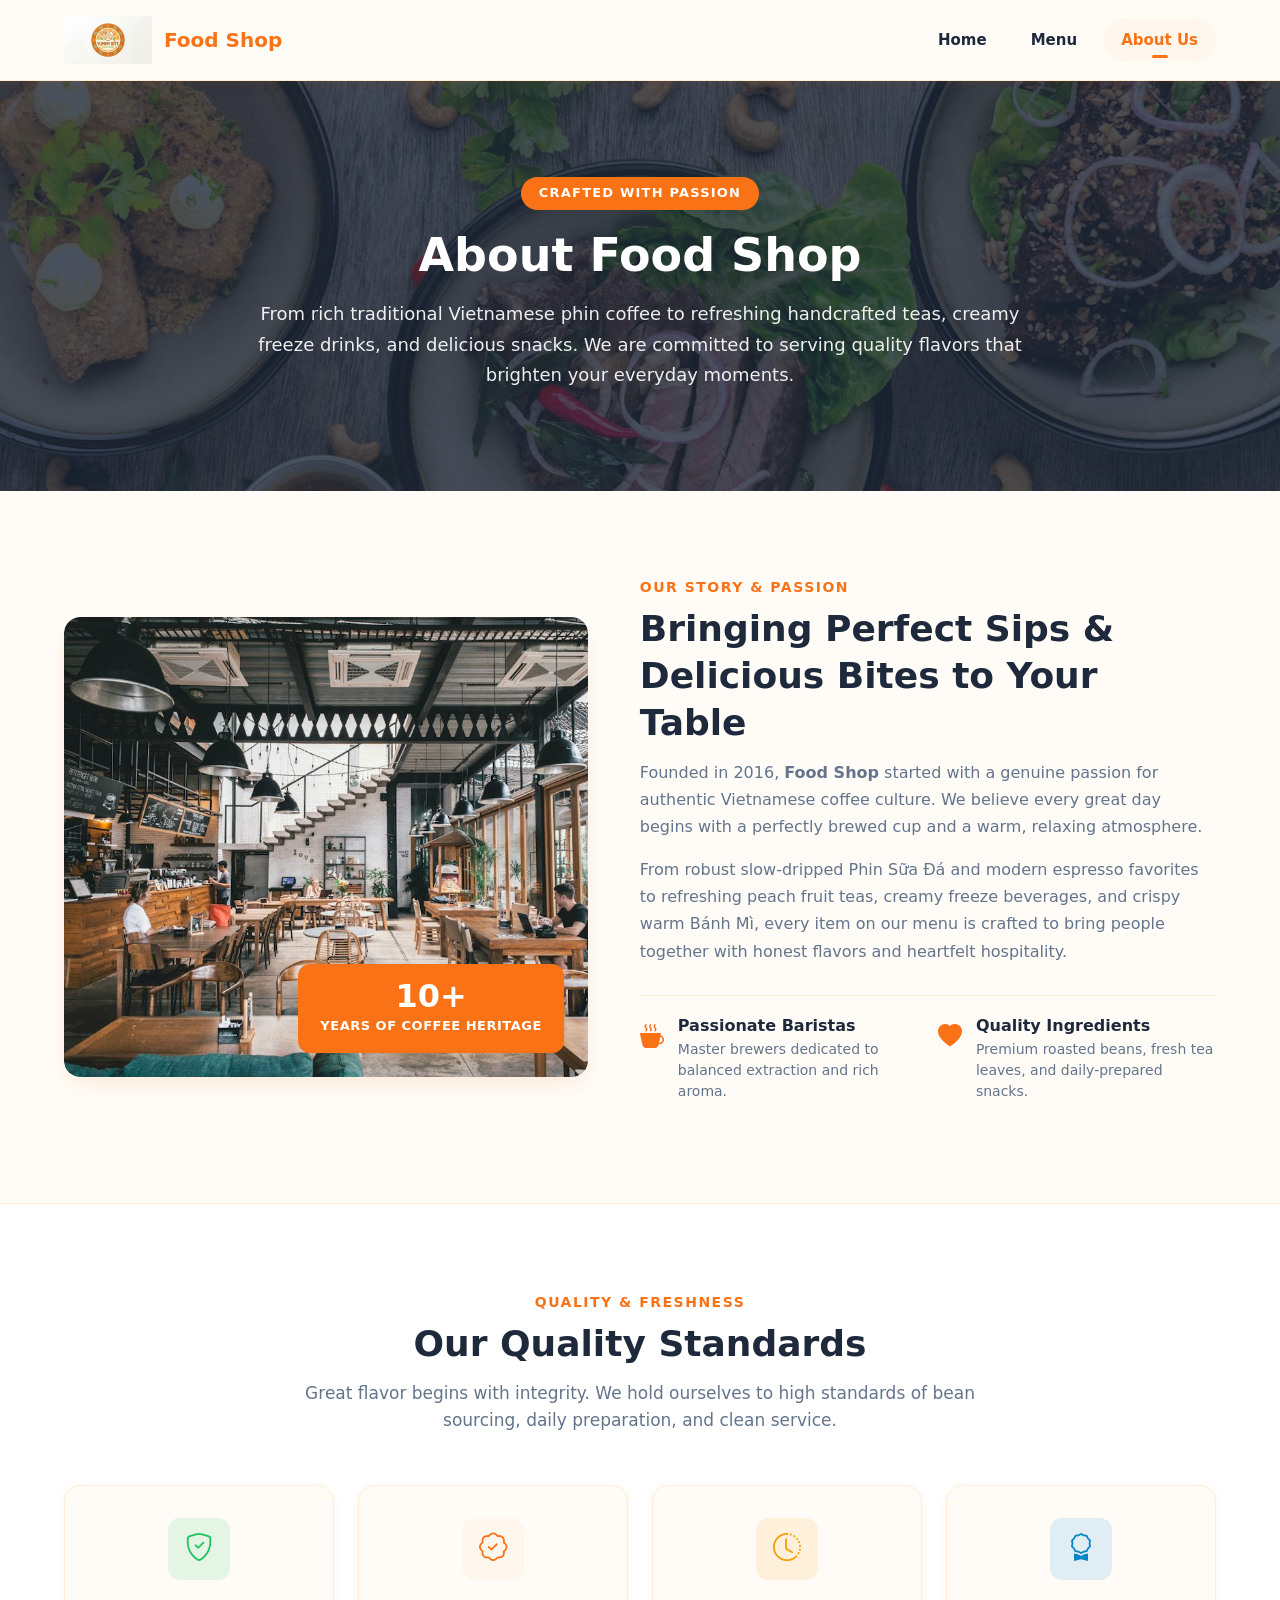
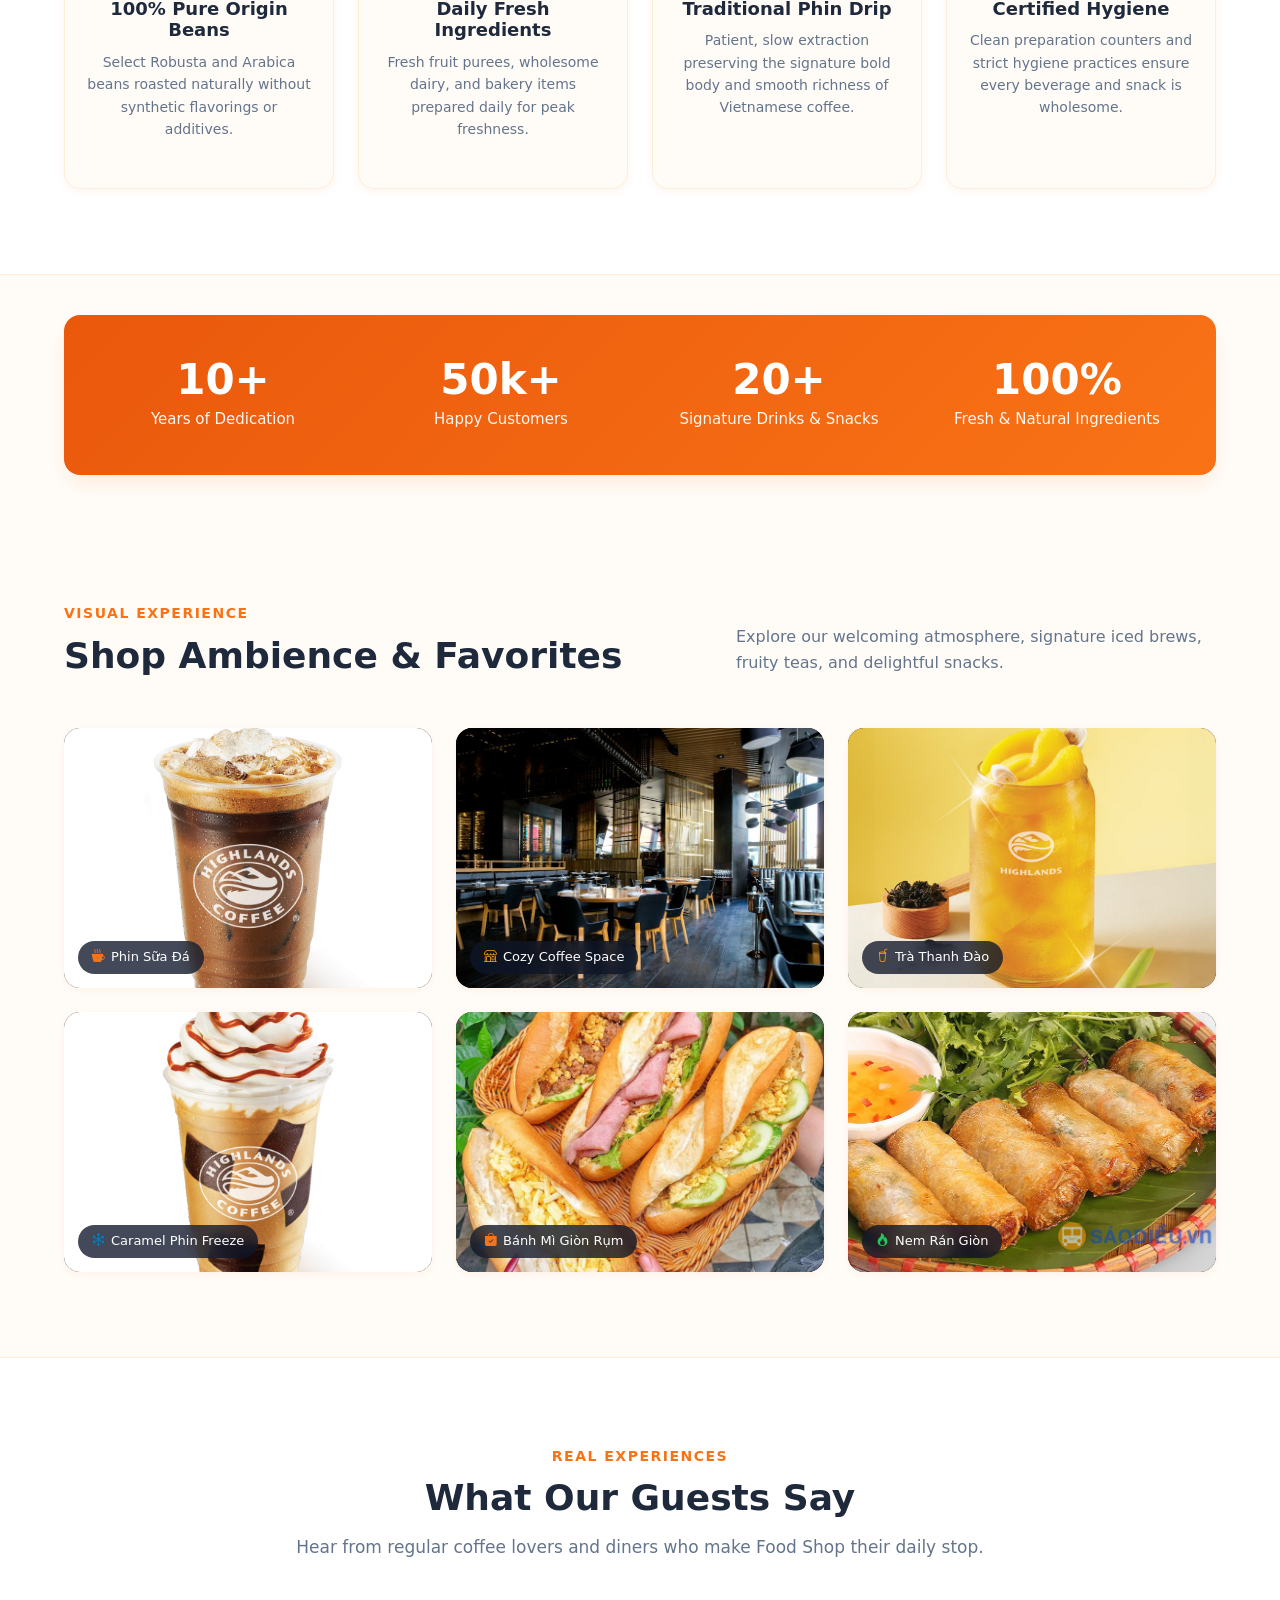
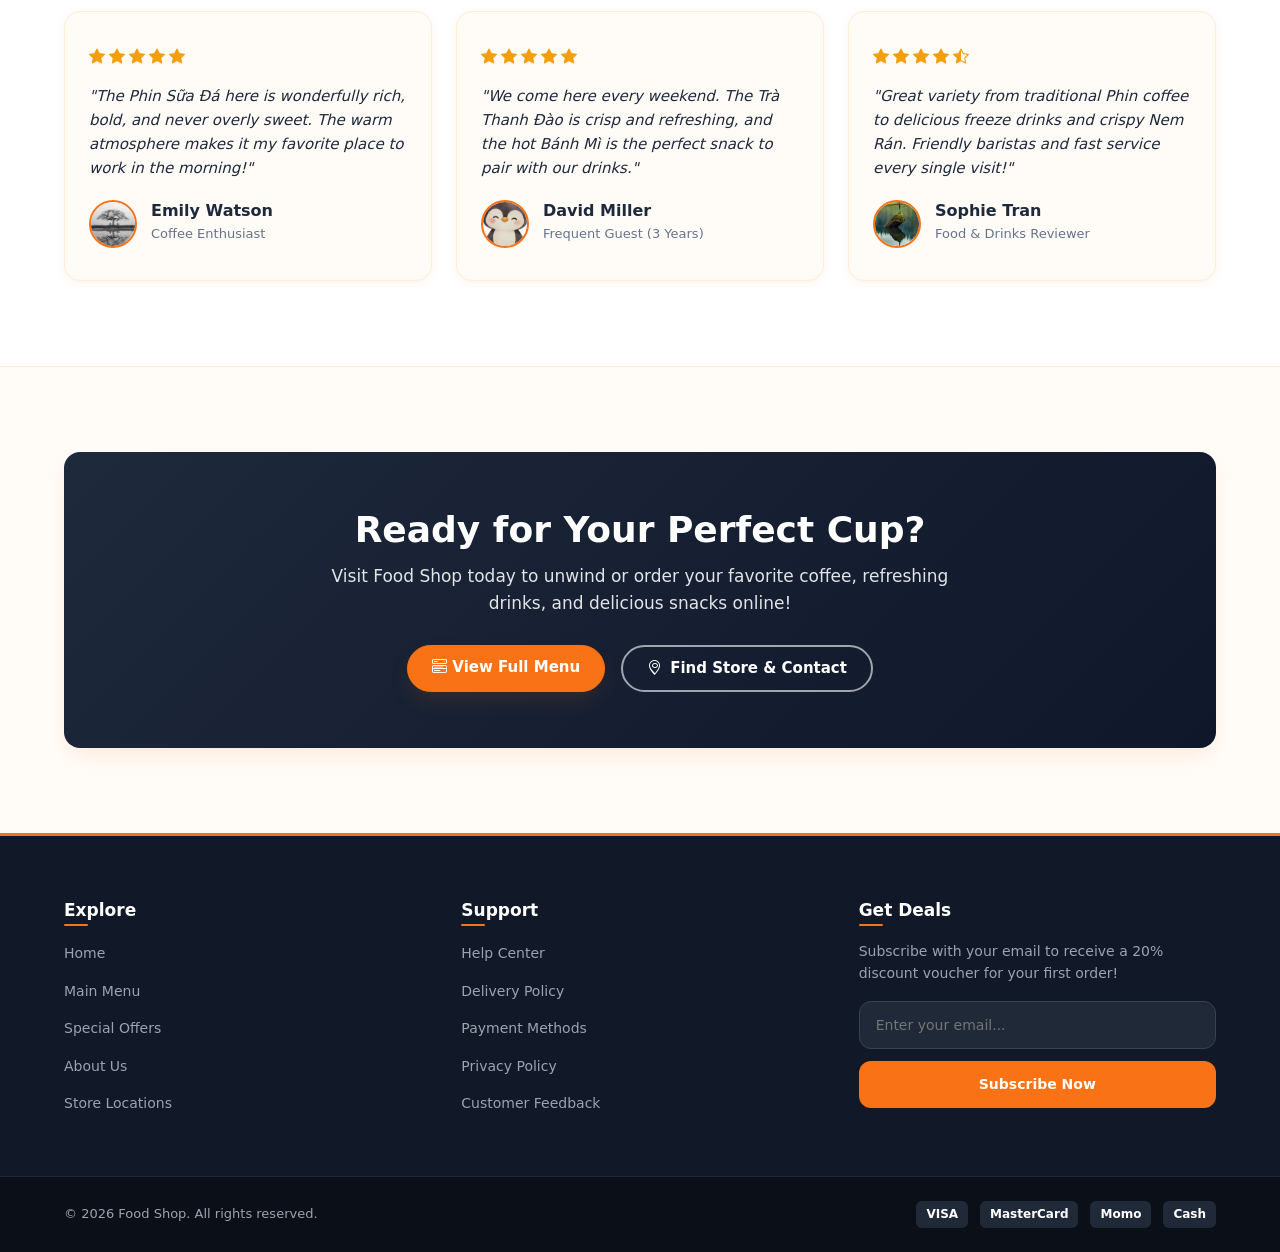
==== commit 05221583: "feat: remove add to cart functionality" ====
--- a/about.html
+++ b/about.html
@@ -345,7 +345,6 @@
         integrity="sha384-FKyoEForCGlyvwx9Hj09JcYn3nv7wiPVlz7YYwJrWVcXK/BmnVDxM+D2scQbITxI"
         crossorigin="anonymous"></script>
     <script src="js/components.js"></script>
-    <script src="js/cart.js"></script>
 </body>
 
 </html>
